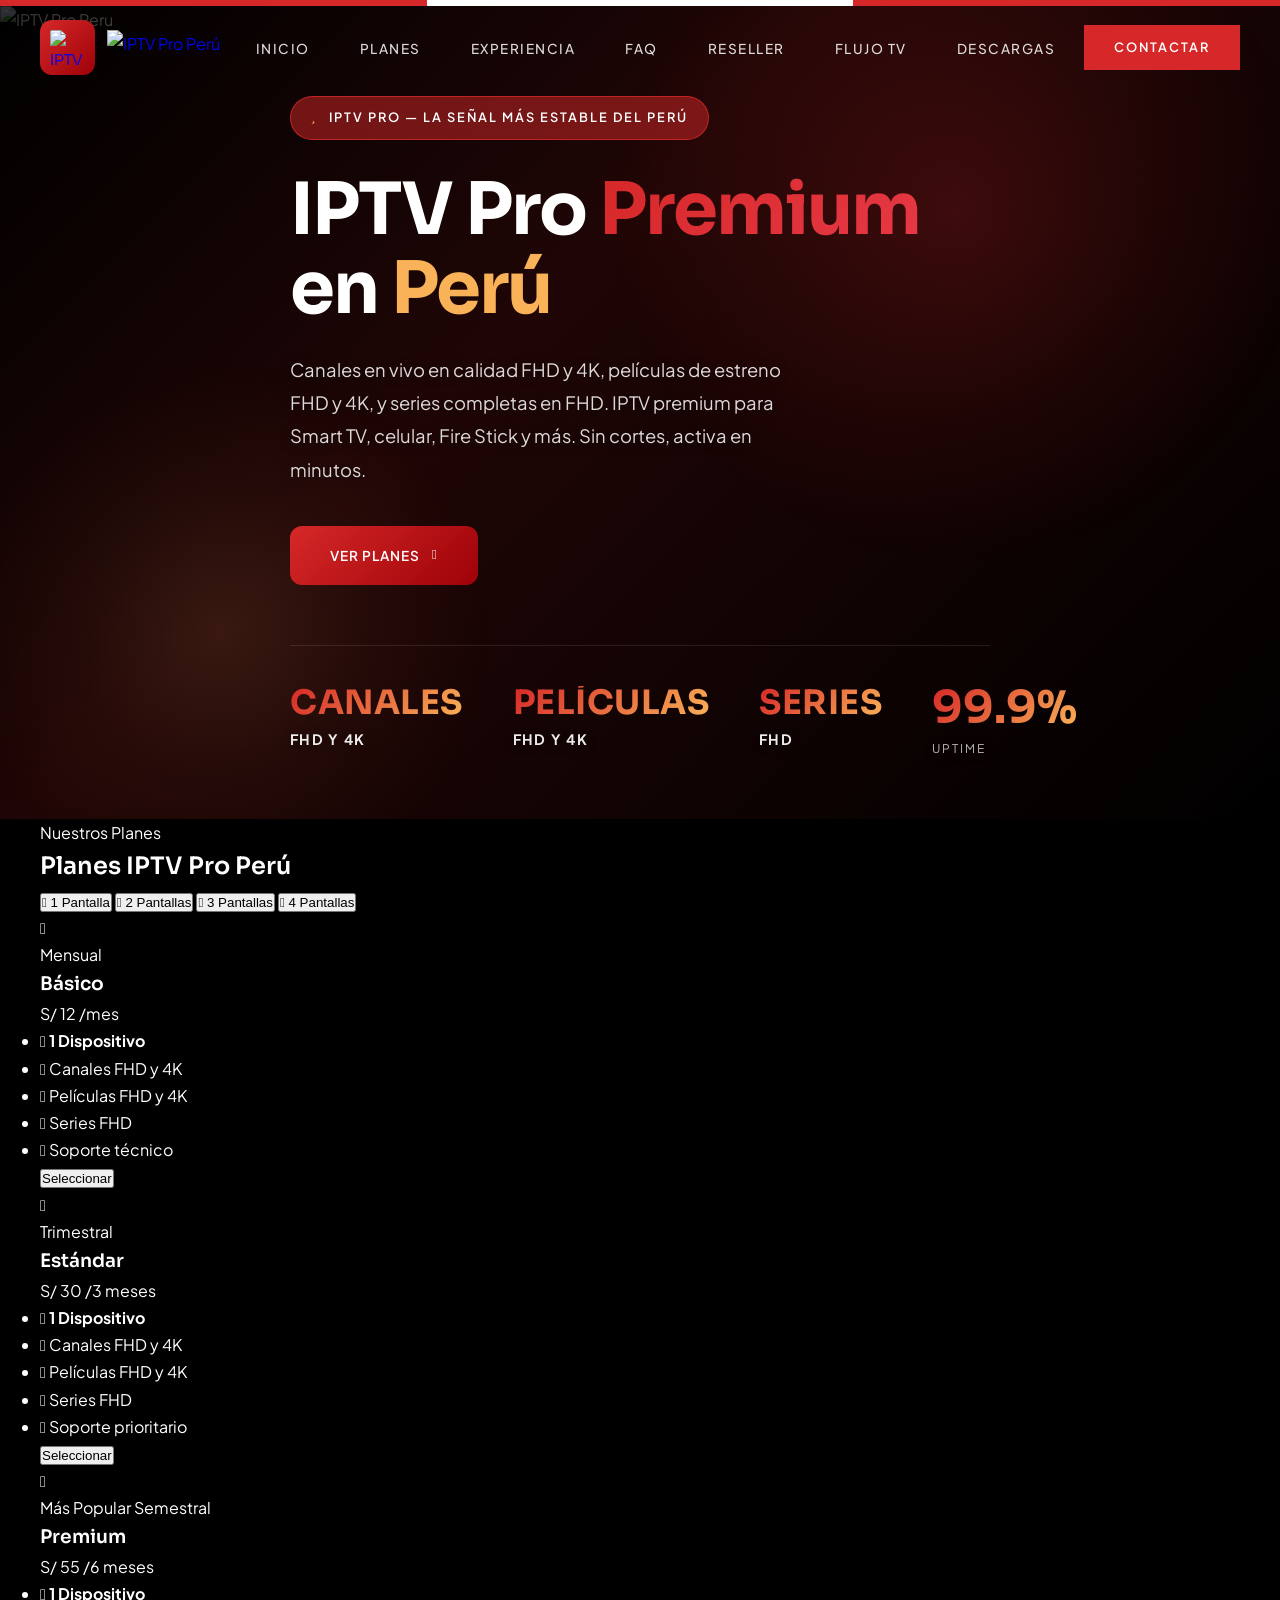
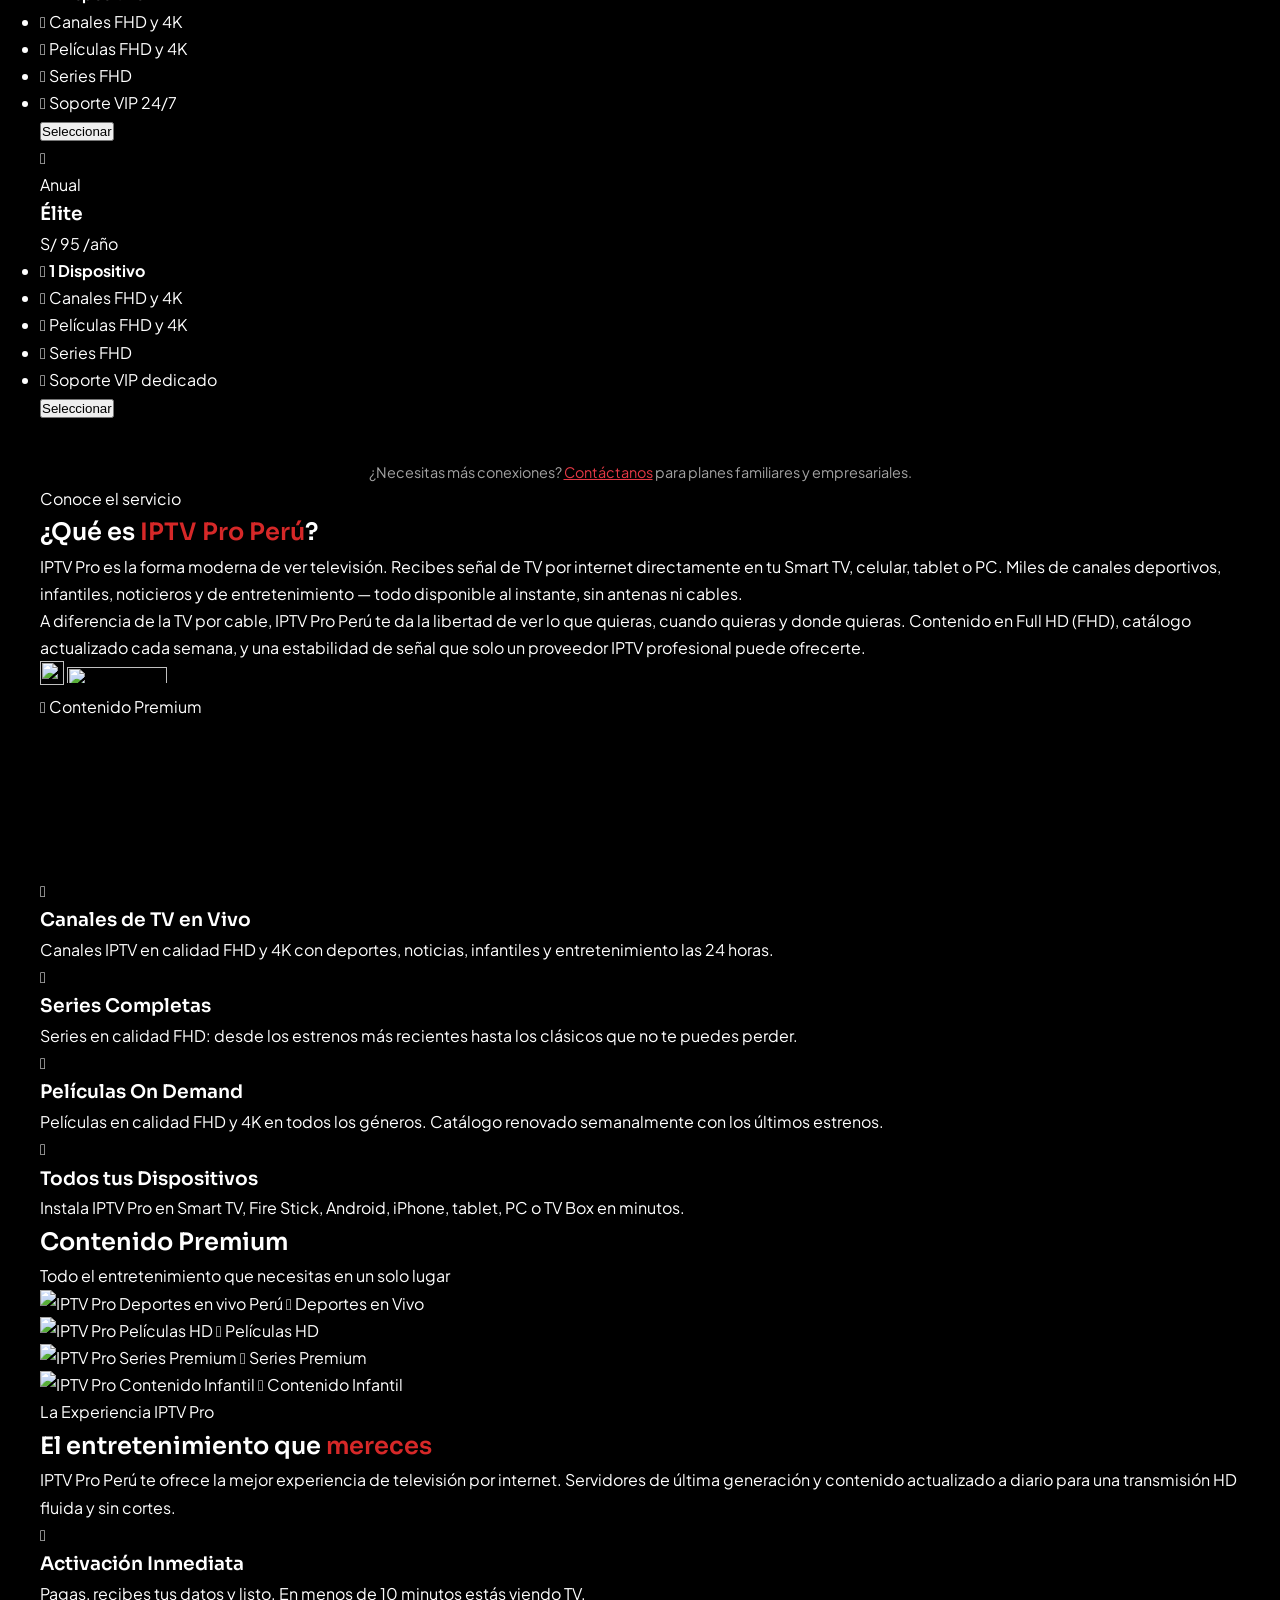
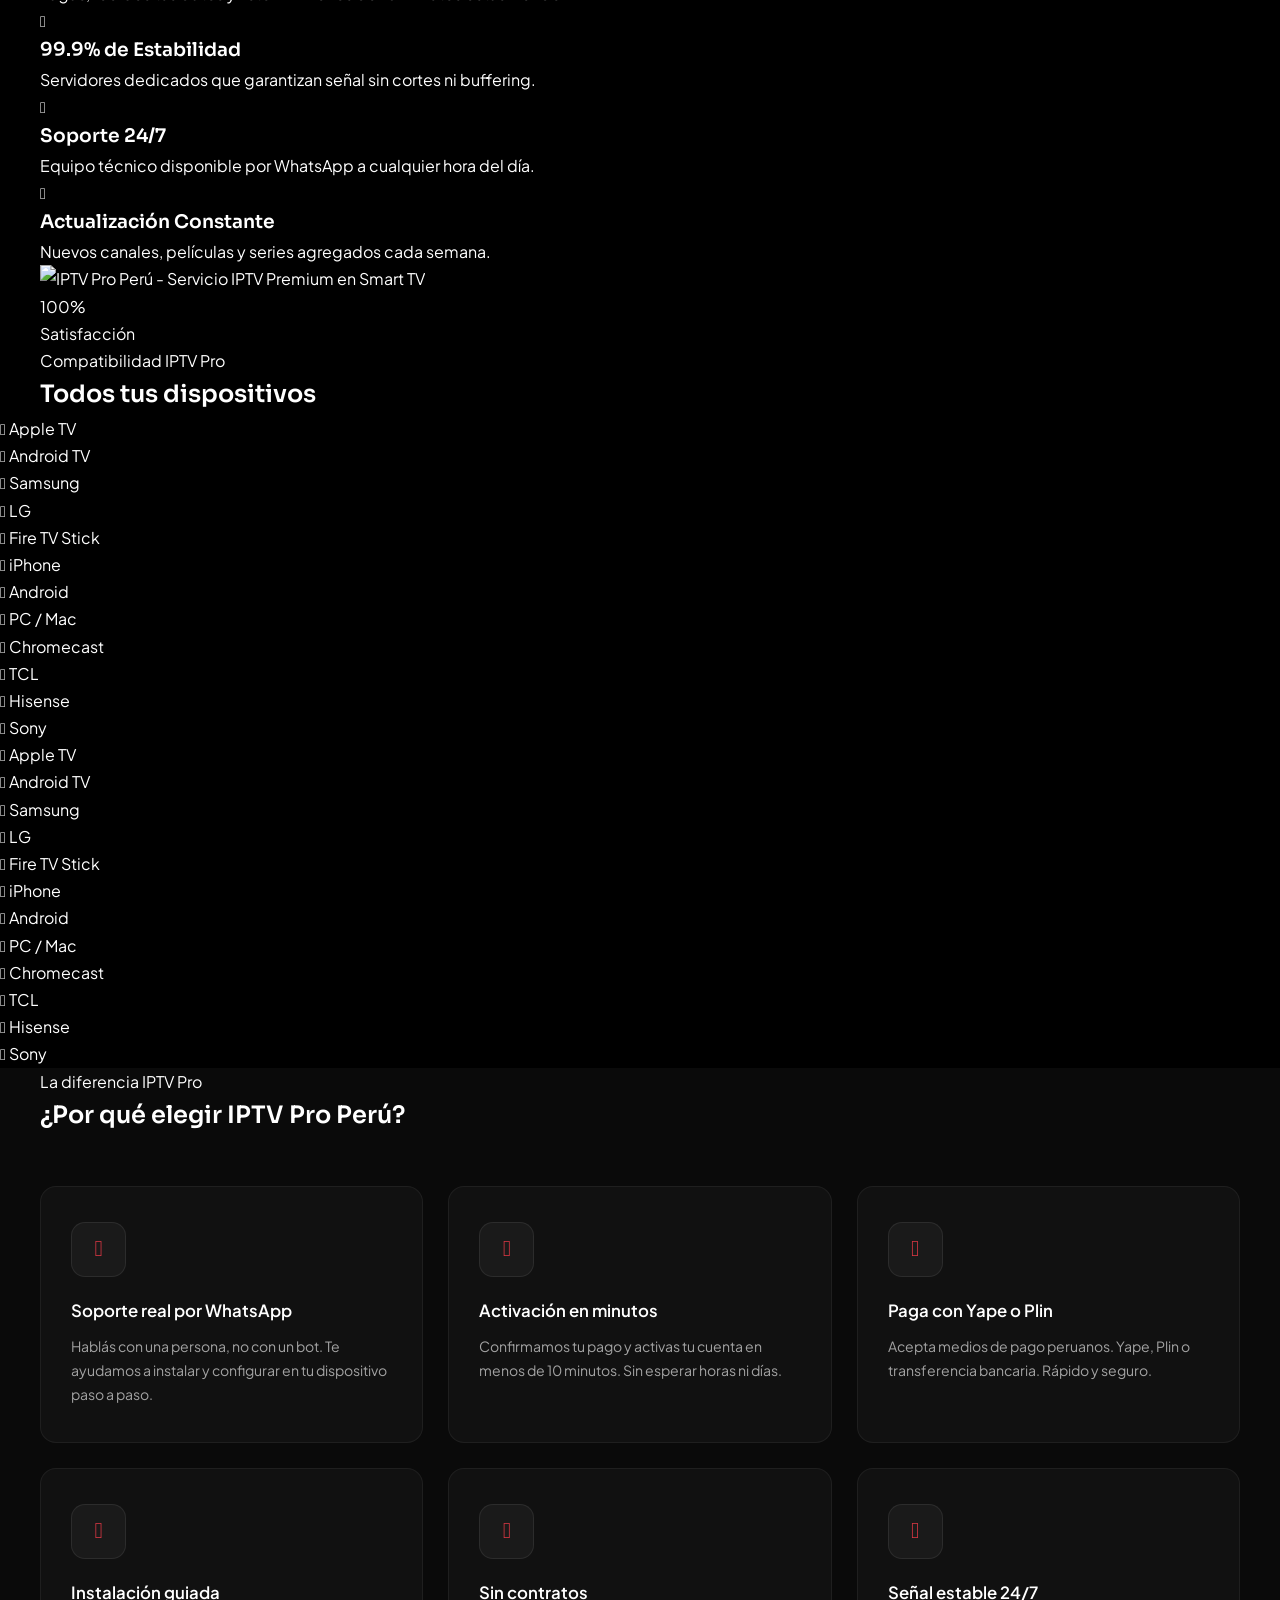
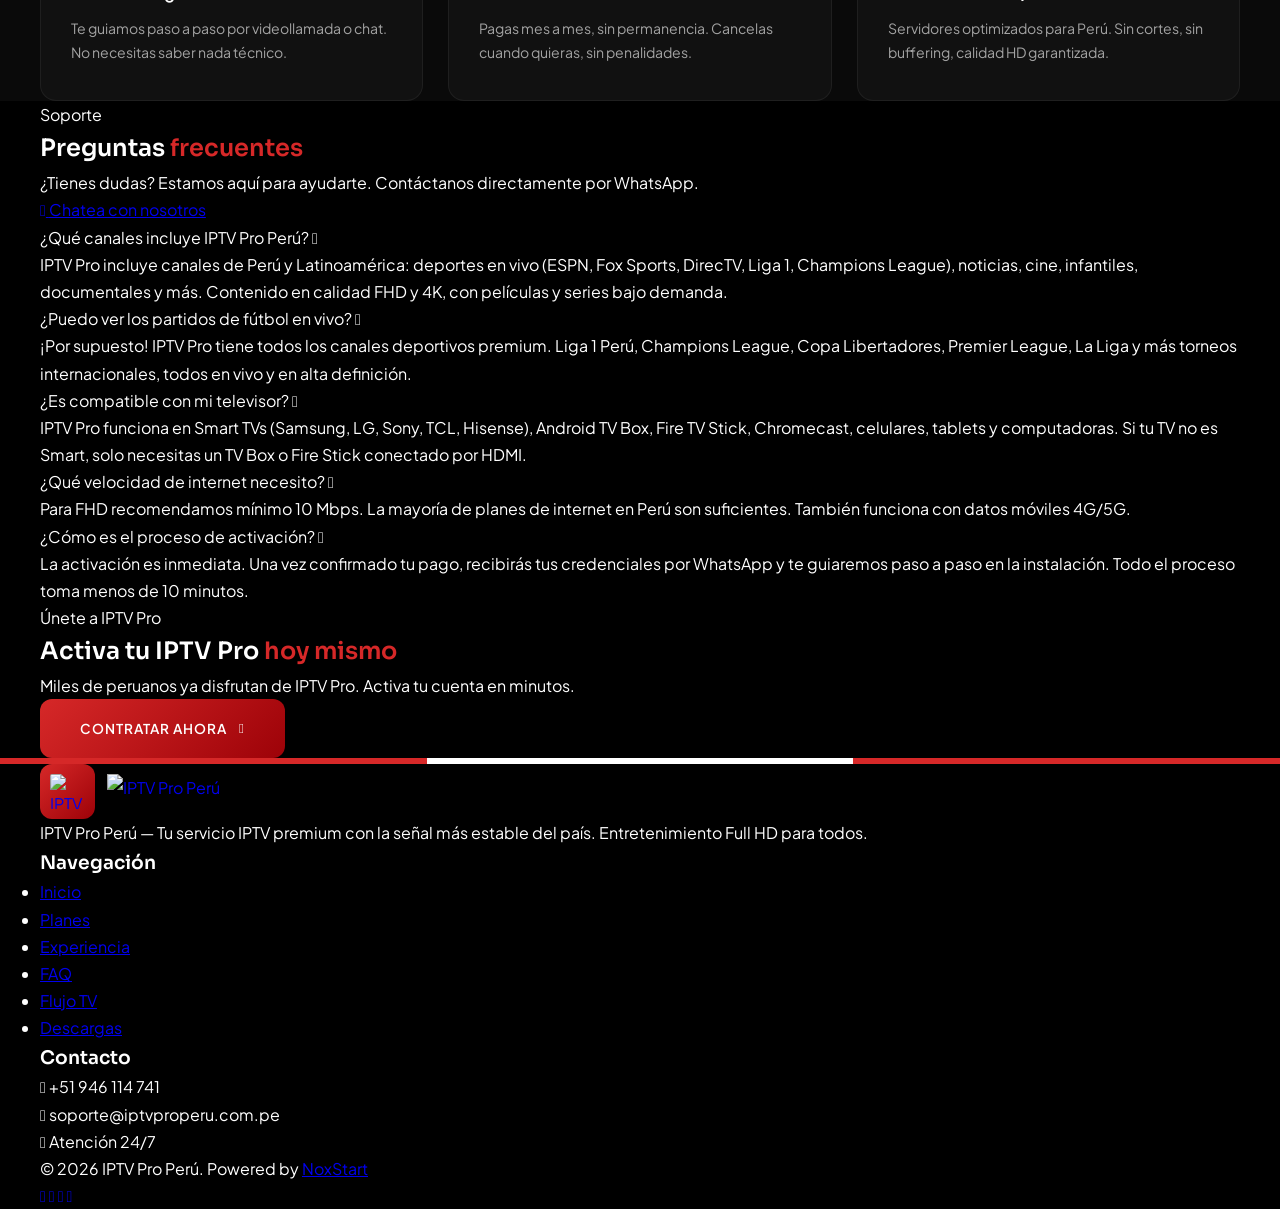
==== iptv.html @ fcd2f0b6 "Primer commit" ====
﻿<!DOCTYPE html>
<html lang="es">
<head>
    <meta charset="UTF-8">
    <meta name="viewport" content="width=device-width, initial-scale=1.0">
    <meta name="google-site-verification" content="u9cL07YMgtXi2L_17J5__hmusA28dyDrvDSk7a5PvZo">
    <!-- LCP image: preload lo antes posible -->
    <link rel="preload" as="image" href="assets/img/bg1Op_mobile.webp" fetchpriority="high" media="(max-width: 768px)">
    <link rel="preload" as="image" href="assets/img/bg1Op.webp" fetchpriority="high" media="(min-width: 769px)">
    <meta name="description" content="Contrata IPTV Pro Perú. +1100 Canales FHD y 4K, fútbol en vivo, películas y series. Para Smart TV, celular, Fire Stick y más. Activación rápida.">
    <meta name="keywords" content="IPTV, IPTV Perú, IPTV Peru, IPTV Pro, IPTV Premium, IPTV Pro Peru, IPTV Pro Perú, canales IPTV en vivo, IPTV FHD, IPTV Full HD, IPTV Smart TV, IPTV Fire Stick, IPTV Android, ver fútbol en vivo, Liga 1 IPTV, series IPTV, películas IPTV, IPTV barato Perú, mejor IPTV Perú, servicio IPTV Perú">
    <meta name="robots" content="index, follow">
    <meta name="author" content="IPTV Pro Perú">
    <title>IPTV Perú | Canales HD, Fútbol en Vivo y Series para Smart TV</title>
    
    <!-- Open Graph / Facebook -->
    <meta property="og:type" content="website">
    <meta property="og:url" content="https://iptvproperu.com.pe/">
    <meta property="og:locale" content="es_PE">
    <meta property="og:title" content="IPTV Perú | Canales HD, Fútbol en Vivo y Series para Smart TV">
    <meta property="og:description" content="Contrata IPTV Pro Perú para Smart TV, celular, PC y Fire Stick. Canales en vivo, fútbol, películas y series en HD con activación rápida y soporte.">
    <meta property="og:site_name" content="IPTV Pro Perú">
    <meta property="og:image" content="https://iptvproperu.com.pe/assets/img/bg1Op.webp">
    <meta property="og:image:width" content="1600">
    <meta property="og:image:height" content="900">
    
    <!-- Twitter -->
    <meta name="twitter:card" content="summary_large_image">
    <meta name="twitter:title" content="IPTV Perú | Canales HD, Fútbol en Vivo y Series para Smart TV">
    <meta name="twitter:description" content="Contrata IPTV Pro Perú para Smart TV, celular, PC y Fire Stick. Canales en vivo, fútbol, películas y series en HD con activación rápida y soporte.">
    <meta name="twitter:image" content="https://iptvproperu.com.pe/assets/img/bg1Op.webp">
    
    <!-- Canonical -->
    <link rel="canonical" href="https://iptvproperu.com.pe/">
    
    <!-- Structured Data: WebSite (site name en Google) -->
    <script type="application/ld+json">
    {
      "@context": "https://schema.org",
      "@type": "WebSite",
      "name": "IPTV Pro Perú",
      "alternateName": ["IPTV Pro Peru", "iptvproperu"],
      "url": "https://iptvproperu.com.pe"
    }
    </script>
    <!-- Structured Data: LocalBusiness -->
    <script type="application/ld+json">
    {
      "@context": "https://schema.org",
      "@type": "LocalBusiness",
      "name": "IPTV Pro Perú",
    "description": "Servicio IPTV premium en Perú con canales FHD y 4K, películas FHD y 4K, y series en calidad FHD bajo demanda.",
      "telephone": "+51946114741",
      "url": "https://iptvproperu.com.pe",
      "address": {
        "@type": "PostalAddress",
        "addressCountry": "PE"
      },
      "priceRange": "S/12 - S/200",
      "sameAs": []
    }
    </script>

    <!-- Structured Data: FAQPage -->
    <script type="application/ld+json">
    {
      "@context": "https://schema.org",
      "@type": "FAQPage",
      "mainEntity": [
        {
          "@type": "Question",
          "name": "¿Qué canales incluye IPTV Pro Perú?",
          "acceptedAnswer": {
            "@type": "Answer",
            "text": "IPTV Pro incluye canales de Perú y Latinoamérica: deportes en vivo (ESPN, Fox Sports, DirecTV, Liga 1, Champions League), noticias, cine, infantiles, documentales y más. Contenido en calidad FHD y 4K, con películas y series bajo demanda."
          }
        },
        {
          "@type": "Question",
          "name": "¿Puedo ver los partidos de fútbol en vivo?",
          "acceptedAnswer": {
            "@type": "Answer",
            "text": "¡Por supuesto! IPTV Pro tiene todos los canales deportivos premium. Liga 1 Perú, Champions League, Copa Libertadores, Premier League, La Liga y más torneos internacionales, todos en vivo y en alta definición."
          }
        },
        {
          "@type": "Question",
          "name": "¿Es compatible con mi televisor?",
          "acceptedAnswer": {
            "@type": "Answer",
            "text": "IPTV Pro funciona en Smart TVs (Samsung, LG, Sony, TCL, Hisense), Android TV Box, Fire TV Stick, Chromecast, celulares, tablets y computadoras. Si tu TV no es Smart, solo necesitas un TV Box o Fire Stick conectado por HDMI."
          }
        },
        {
          "@type": "Question",
          "name": "¿Qué velocidad de internet necesito?",
          "acceptedAnswer": {
            "@type": "Answer",
            "text": "Para FHD recomendamos mínimo 10 Mbps. La mayoría de planes de internet en Perú son suficientes. También funciona con datos móviles 4G/5G."
          }
        },
        {
          "@type": "Question",
          "name": "¿Cómo es el proceso de activación?",
          "acceptedAnswer": {
            "@type": "Answer",
            "text": "La activación es inmediata. Una vez confirmado tu pago, recibirás tus credenciales por WhatsApp y te guiaremos paso a paso en la instalación. Todo el proceso toma menos de 10 minutos."
          }
        }
      ]
    }
    </script>
    
    <!-- Favicon -->
    <link rel="icon" type="image/png" sizes="192x192" href="assets/img/favicon-192.png">
    <link rel="icon" type="image/png" sizes="48x48" href="assets/img/favicon-48.png">
    <link rel="apple-touch-icon" sizes="180x180" href="assets/img/apple-touch-icon.png">
    <link rel="icon" type="image/x-icon" href="assets/img/favicon.ico">
    
    <!-- Preconnect -->
    <link rel="preconnect" href="https://fonts.googleapis.com">
    <link rel="preconnect" href="https://fonts.gstatic.com" crossorigin>
    
    <!-- Google Fonts (carga asíncrona) -->
    <link href="https://fonts.googleapis.com/css2?family=Plus+Jakarta+Sans:wght@400;500;600&family=Sora:wght@600;700&display=swap" rel="stylesheet" media="print" onload="this.media='all'">
    <noscript><link href="https://fonts.googleapis.com/css2?family=Plus+Jakarta+Sans:wght@400;500;600&family=Sora:wght@600;700&display=swap" rel="stylesheet"></noscript>
    
    <!-- CSS no-crítico (below-fold) carga diferida -->
    <link rel="stylesheet" href="assets/deferred.css" media="print" onload="this.media='all'">
    <noscript><link rel="stylesheet" href="assets/deferred.css"></noscript>
    
    <style>
        :root {
            --red: #d62828;
            --red-light: #e63946;
            --red-dark: #9d0208;
            --gold: #f9b257;
            --gold-light: #f9c74f;
            --cream: #fefae0;
            --black: #000000;
            --black-soft: #0a0a0a;
            --black-card: #111111;
            --black-elevated: #1a1a1a;
            --white: #ffffff;
            --gray-100: #f5f5f5;
            --gray-200: #e5e5e5;
            --gray-400: #a3a3a3;
            --gray-500: #737373;
            --gray-600: #525252;
        }

        /* Font Awesome - subset mínimo inline (sin @font-face, eso va en deferred.css) */
        .fa,.fas,.fab{-moz-osx-font-smoothing:grayscale;-webkit-font-smoothing:antialiased;display:inline-block;font-style:normal;font-variant:normal;line-height:1;text-rendering:auto}
        .fa,.fas{font-family:"Font Awesome 6 Free";font-weight:900}
        .fab{font-family:"Font Awesome 6 Brands";font-weight:400}
        .fa-arrow-right:before{content:"\f061"}.fa-bolt:before{content:"\f0e7"}.fa-check:before{content:"\f00c"}.fa-child:before{content:"\f1ae"}.fa-circle:before{content:"\f111"}.fa-clock:before{content:"\f017"}.fa-crown:before{content:"\f521"}.fa-desktop:before{content:"\f108"}.fa-envelope:before{content:"\f0e0"}.fa-film:before{content:"\f008"}.fa-fire:before{content:"\f06d"}.fa-futbol:before{content:"\f1e3"}.fa-gem:before{content:"\f3a5"}.fa-gift:before{content:"\f06b"}.fa-headset:before{content:"\f590"}.fa-laptop:before{content:"\f109"}.fa-mobile-alt:before{content:"\f3cd"}.fa-paper-plane:before{content:"\f1d8"}.fa-play-circle:before{content:"\f144"}.fa-plus:before{content:"\f067"}.fa-signal:before{content:"\f012"}.fa-star:before{content:"\f005"}.fa-sync-alt:before{content:"\f2f1"}.fa-times:before{content:"\f00d"}.fa-tv:before{content:"\f26c"}.fa-users:before{content:"\f0c0"}.fa-amazon:before{content:"\f270"}.fa-android:before{content:"\f17b"}.fa-apple:before{content:"\f179"}.fa-facebook-f:before{content:"\f39e"}.fa-instagram:before{content:"\f16d"}.fa-tiktok:before{content:"\e07b"}.fa-whatsapp:before{content:"\f232"}

        * {
            margin: 0;
            padding: 0;
            box-sizing: border-box;
        }
        
        html {
            overflow-x: hidden;
        }
        
        body {
            font-family: 'Plus Jakarta Sans', Arial, sans-serif;
            background: var(--black);
            color: var(--white);
            line-height: 1.7;
            overflow-x: hidden;
        }
        
        .fade-in-up {
            opacity: 0;
            transform: translateY(30px);
            transition: opacity 0.6s cubic-bezier(0.4, 0, 0.2, 1), transform 0.6s cubic-bezier(0.4, 0, 0.2, 1);
        }
        
        .fade-in-up.visible {
            opacity: 1;
            transform: translateY(0);
        }
        
        h1, h2, h3, h4, h5 {
            font-family: 'Sora', sans-serif;
            font-weight: 600;
        }
        
        .container {
            max-width: 1300px;
            margin: 0 auto;
            padding: 0 40px;
        }
        
        /* ==================== PERUVIAN DECORATIVE ELEMENTS ==================== */
        .peru-pattern {
            position: absolute;
            width: 100%;
            height: 8px;
            background: repeating-linear-gradient(
                90deg,
                var(--red) 0px,
                var(--red) 20px,
                var(--white) 20px,
                var(--white) 40px,
                var(--red) 40px,
                var(--red) 60px
            );
            opacity: 0.8;
        }
        
        .glow-red {
            position: absolute;
            width: 500px;
            height: 500px;
            background: radial-gradient(circle, rgba(214, 40, 40, 0.2) 0%, transparent 70%);
            filter: blur(60px);
            pointer-events: none;
        }
        
        /* ==================== HEADER ==================== */
        header {
            position: fixed;
            top: 0;
            left: 0;
            right: 0;
            z-index: 1000;
            padding: 20px 0;
            transition: background 0.3s ease;
        }
        
        header.scrolled {
            background: rgba(0, 0, 0, 0.97);
            padding: 15px 0;
            border-bottom: 1px solid rgba(214, 40, 40, 0.2);
        }
        
        .navbar {
            display: flex;
            justify-content: space-between;
            align-items: center;
        }
        
        .logo {
            display: flex;
            align-items: center;
            gap: 12px;
            text-decoration: none;
        }
        
        .logo-icon {
            width: 55px;
            height: 55px;
            border-radius: 12px;
            object-fit: contain;
            background: linear-gradient(135deg, var(--red), var(--red-dark));
            padding: 10px;
        }
        
        .logo-text {
            height: 35px;
            width: auto;
            object-fit: contain;
        }
        
        .nav-menu {
            display: flex;
            list-style: none;
            gap: 50px;
        }
        
        .nav-menu a {
            color: rgba(255, 255, 255, 0.85);
            text-decoration: none;
            font-size: 0.85rem;
            font-weight: 500;
            letter-spacing: 1.5px;
            text-transform: uppercase;
            transition: color 0.3s ease;
            position: relative;
        }
        
        .nav-menu a::after {
            content: '';
            position: absolute;
            bottom: -8px;
            left: 0;
            width: 0;
            height: 2px;
            background: var(--red);
            transition: width 0.3s ease;
        }
        
        .nav-menu a:hover {
            color: var(--white);
        }
        
        .nav-menu a:hover::after {
            width: 100%;
        }
        
        .nav-cta {
            padding: 12px 30px;
            background: var(--red);
            border: none;
            color: var(--white);
            font-size: 0.8rem;
            font-weight: 600;
            letter-spacing: 2px;
            text-transform: uppercase;
            text-decoration: none;
            transition: background 0.3s ease, box-shadow 0.3s ease;
        }
        
        .nav-cta:hover {
            background: var(--red-light);
            box-shadow: 0 10px 30px rgba(214, 40, 40, 0.4);
        }
        
        .hamburger {
            display: none;
            flex-direction: column;
            cursor: pointer;
            gap: 6px;
        }
        
        .hamburger span {
            width: 30px;
            height: 2px;
            background: var(--red);
            transition: 0.3s;
        }
        
        /* ==================== HERO ==================== */
        .hero {
            min-height: 85vh;
            display: flex;
            align-items: center;
            position: relative;
            overflow: hidden;
            padding-top: 90px;
            padding-bottom: 60px;
        }
        
        .hero-bg {
            position: absolute;
            top: 0;
            left: 0;
            right: 0;
            bottom: 0;
            overflow: hidden;
        }
        
        .hero-bg img {
            position: absolute;
            top: 0;
            left: 0;
            width: 100%;
            height: 100%;
            object-fit: cover;
            opacity: 0.5;
        }
        
        .hero-overlay {
            position: absolute;
            top: 0;
            left: 0;
            right: 0;
            bottom: 0;
            background: linear-gradient(135deg, 
                rgba(0,0,0,0.6) 0%, 
                rgba(214, 40, 40, 0.15) 40%,
                rgba(0,0,0,0.85) 100%);
        }
        
        .hero-gradient {
            position: absolute;
            top: -30%;
            right: -10%;
            width: 900px;
            height: 900px;
            background: radial-gradient(circle, rgba(214, 40, 40, 0.2) 0%, rgba(214, 40, 40, 0.08) 30%, transparent 55%);
            animation: pulse 6s ease-in-out infinite;
            will-change: transform, opacity;
        }
        
        .hero-gradient-2 {
            position: absolute;
            bottom: -20%;
            left: -10%;
            width: 700px;
            height: 700px;
            background: radial-gradient(circle, rgba(244, 162, 97, 0.12) 0%, rgba(244, 162, 97, 0.04) 30%, transparent 55%);
            animation: pulse 8s ease-in-out infinite reverse;
            will-change: transform, opacity;
        }
        
        @keyframes pulse {
            0%, 100% { opacity: 0.6; transform: scale(1); }
            50% { opacity: 1; transform: scale(1.1); }
        }
        
        .hero-content {
            position: relative;
            z-index: 2;
            max-width: 700px;
        }
        
        .hero-label {
            display: inline-flex;
            align-items: center;
            gap: 12px;
            background: rgba(214, 40, 40, 0.5);
            border: 1px solid rgba(214, 40, 40, 0.8);
            padding: 10px 20px;
            border-radius: 50px;
            color: #fff;
            font-size: 0.8rem;
            font-weight: 600;
            letter-spacing: 2px;
            text-transform: uppercase;
            margin-bottom: 30px;
            backdrop-filter: blur(5px);
        }
        
        .hero-label i {
            color: var(--gold);
        }
        
        .hero-title {
            font-size: 4.5rem;
            font-weight: 700;
            line-height: 1.1;
            margin-bottom: 25px;
            letter-spacing: -2px;
        }
        
        .hero-title .highlight {
            background: linear-gradient(135deg, var(--red), var(--red-light));
            -webkit-background-clip: text;
            -webkit-text-fill-color: transparent;
            background-clip: text;
        }
        
        .hero-title .gold {
            color: var(--gold);
        }
        
        .hero-description {
            font-size: 1.15rem;
            color: rgba(255, 255, 255, 0.85);
            max-width: 500px;
            margin-bottom: 40px;
            line-height: 1.8;
            text-shadow: 0 2px 10px rgba(0,0,0,0.5);
        }
        
        .hero-buttons {
            display: flex;
            gap: 20px;
            align-items: center;
        }
        
        .btn-primary {
            display: inline-flex;
            align-items: center;
            gap: 12px;
            padding: 18px 40px;
            background: linear-gradient(135deg, var(--red), var(--red-dark));
            color: var(--white);
            font-size: 0.85rem;
            font-weight: 600;
            letter-spacing: 1px;
            text-transform: uppercase;
            text-decoration: none;
            border: none;
            border-radius: 12px;
            cursor: pointer;
            transition: transform 0.4s cubic-bezier(0.4, 0, 0.2, 1), box-shadow 0.4s cubic-bezier(0.4, 0, 0.2, 1);
            position: relative;
            overflow: hidden;
        }
        
        .btn-primary::before {
            content: '';
            position: absolute;
            top: 0;
            left: -100%;
            width: 100%;
            height: 100%;
            background: linear-gradient(90deg, transparent, rgba(255,255,255,0.2), transparent);
            transition: left 0.5s ease;
        }
        
        .btn-primary:hover::before {
            left: 100%;
        }
        
        .btn-primary:hover {
            transform: translateY(-3px);
            box-shadow: 0 20px 40px rgba(214, 40, 40, 0.4);
        }
        
        .btn-secondary {
            display: inline-flex;
            align-items: center;
            gap: 12px;
            padding: 18px 40px;
            background: transparent;
            color: var(--white);
            font-size: 0.85rem;
            font-weight: 500;
            letter-spacing: 1px;
            text-decoration: none;
            border: 1px solid var(--gray-600);
            transition: border-color 0.3s ease, background 0.3s ease;
        }
        
        .btn-secondary:hover {
            border-color: var(--gold);
            background: rgba(244, 162, 97, 0.1);
        }
        
        .hero-stats {
            display: flex;
            gap: 50px;
            margin-top: 60px;
            padding-top: 40px;
            border-top: 1px solid rgba(255,255,255,0.1);
        }
        
        .stat {
            text-align: left;
        }
        
        .stat-number {
            font-family: 'Sora', sans-serif;
            font-size: 2.8rem;
            font-weight: 700;
            background: linear-gradient(135deg, var(--red), var(--gold));
            -webkit-background-clip: text;
            -webkit-text-fill-color: transparent;
            background-clip: text;
            line-height: 1;
        }

        .stat-number-text {
            font-size: 2.1rem;
            letter-spacing: 0.5px;
        }
        
        .stat-label {
            font-size: 0.75rem;
            color: rgba(255, 255, 255, 0.7);
            text-transform: uppercase;
            letter-spacing: 2px;
            margin-top: 8px;
            text-shadow: 0 2px 8px rgba(0,0,0,0.5);
        }

        .stat-label-strong {
            font-size: 0.9rem;
            font-weight: 700;
            letter-spacing: 1.3px;
            color: rgba(255, 255, 255, 0.92);
        }

        /* ==================== RESPONSIVE HERO (CRITICAL) ==================== */
        @media(max-width:992px){
            .hero-title{font-size:3.5rem}
        }
        @media(max-width:768px){
            header{padding:12px 0}
            header.scrolled{padding:10px 0;backdrop-filter:none}
            .logo-icon{width:42px;height:42px;border-radius:10px;padding:8px}
            .stat-number-text{font-size:1.45rem}
            .logo-text{height:28px}
            .stat-label-strong{font-size:0.72rem;letter-spacing:1px}
            .nav-menu{position:fixed;top:0;left:0;right:0;bottom:0;background:var(--black);flex-direction:column;justify-content:center;align-items:center;gap:40px;transform:translateX(-100%);transition:transform 0.4s ease;z-index:1000;overflow-y:auto}
            .nav-menu.active{transform:translateX(0)}
            body.menu-open{overflow:hidden}
            .nav-menu a{font-size:1.5rem}
            .nav-cta{display:none}
            .hamburger{display:flex;z-index:1001}
            .hero{min-height:auto;padding-top:80px;padding-bottom:30px}
            .hero-content{text-align:center;padding:0 10px}
            .hero-label{padding:8px 16px;font-size:0.65rem;letter-spacing:1px;margin-bottom:20px}
            .hero-title{font-size:2.2rem;letter-spacing:-1px;margin-bottom:20px}
            .hero-description{font-size:0.95rem;margin:0 auto 25px;line-height:1.7}
            .hero-stats{display:grid;grid-template-columns:1fr 1fr;gap:15px 30px;margin-top:30px;padding-top:25px;margin-bottom:20px}
            .hero-buttons{flex-direction:column;gap:12px}
            .hero-buttons .btn{width:100%;justify-content:center}
            .hero-gradient,.hero-gradient-2{display:none}
        }
        @media(max-width:480px){
            .hero{padding-top:70px}
            .hero-label{padding:6px 12px;font-size:0.6rem;gap:8px}
            .hero-title{font-size:1.8rem}
            .hero-description{font-size:0.9rem}
            .stat-number{font-size:1.3rem}
            .btn{padding:14px 25px;font-size:0.75rem}
        }

        /* ==================== WHY SECTION ==================== */
        .why-section{background:var(--black-soft)}
        .why-grid{display:grid;grid-template-columns:repeat(3,1fr);gap:25px;margin-top:50px}
        .why-card{background:var(--black-card);border:1px solid rgba(255,255,255,0.06);border-radius:16px;padding:35px 30px;transition:transform 0.3s ease,border-color 0.3s ease,box-shadow 0.3s ease;position:relative;overflow:hidden}
        .why-card::before{content:'';position:absolute;top:0;left:0;right:0;height:3px;background:linear-gradient(90deg,var(--red),var(--gold));opacity:0;transition:opacity 0.3s}
        .why-card:hover{border-color:rgba(214,40,40,0.3);transform:translateY(-5px);box-shadow:0 15px 35px rgba(0,0,0,0.3)}
        .why-card:hover::before{opacity:1}
        .why-icon{width:55px;height:55px;background:var(--black-elevated);border:1px solid rgba(255,255,255,0.08);border-radius:14px;display:flex;align-items:center;justify-content:center;font-size:1.4rem;color:var(--red-light);margin-bottom:20px;transition:all 0.3s}
        .why-card:hover .why-icon{border-color:rgba(214,40,40,0.4);background:rgba(214,40,40,0.1)}
        .why-card h3{font-family:'Plus Jakarta Sans',sans-serif;font-size:1.05rem;font-weight:600;margin-bottom:10px}
        .why-card p{color:var(--gray-400);font-size:0.88rem;line-height:1.7}
        @media(max-width:992px){.why-grid{grid-template-columns:repeat(2,1fr)}}
        @media(max-width:768px){.why-grid{grid-template-columns:1fr;max-width:450px;margin:40px auto 0}}

        .peru-stripe{position:relative;height:6px;background:linear-gradient(90deg,var(--red) 0%,var(--red) 33.33%,var(--white) 33.33%,var(--white) 66.66%,var(--red) 66.66%,var(--red) 100%)}
    </style>
</head>
<body>
    <!-- Header -->
    <div class="peru-stripe"></div>
    <header id="header">
        <div class="container">
            <nav class="navbar">
                <a href="#" class="logo">
                    <img src="assets/img/icono.webp" alt="IPTV Pro Perú" class="logo-icon" width="55" height="55">
                    <img src="assets/img/logo.webp" alt="IPTV Pro Perú" class="logo-text" width="239" height="70">
                </a>
                
                <ul class="nav-menu" id="navMenu">
                    <li><a href="#inicio">Inicio</a></li>
                    <li><a href="#planes">Planes</a></li>
                    <li><a href="#experiencia">Experiencia</a></li>
                    <li><a href="#faq">FAQ</a></li>
                    <li><a href="reseller.html">Reseller</a></li>
                    <li><a href="flujotv.html">Flujo TV</a></li>
                    <li><a href="descargas.html">Descargas</a></li>
                </ul>
                
                <a href="https://wa.me/51946114741" target="_blank" class="nav-cta">Contactar</a>
                
                <div class="hamburger" id="hamburger">
                    <span></span>
                    <span></span>
                    <span></span>
                </div>
            </nav>
        </div>
    </header>

    <main>
    <!-- Hero -->
    <section id="inicio" class="hero">
        <div class="hero-bg">
            <picture>
                <source media="(max-width: 768px)" srcset="assets/img/bg1Op_mobile.webp">
                <img src="assets/img/bg1Op.webp" alt="IPTV Pro Peru" fetchpriority="high" width="1600" height="900">
            </picture>
        </div>
        <div class="hero-overlay"></div>
        <div class="hero-gradient"></div>
        <div class="hero-gradient-2"></div>
        
        <div class="container">
            <div class="hero-content">
                <span class="hero-label">
                    <i class="fas fa-star"></i>
                    IPTV Pro — La señal más estable del Perú
                </span>
                <h1 class="hero-title">
                    IPTV Pro <span class="highlight">Premium</span><br>
                    en <span class="gold">Perú</span>
                </h1>
                <p class="hero-description">
                    Canales en vivo en calidad FHD y 4K, películas de estreno FHD y 4K, y series completas en FHD.
                    IPTV premium para Smart TV, celular, Fire Stick y más. Sin cortes, activa en minutos.
                </p>
                
                <div class="hero-buttons">
                    <a href="#planes" class="btn-primary">
                        <span>Ver Planes</span>
                        <i class="fas fa-arrow-right"></i>
                    </a>
                </div>
                
                <div class="hero-stats">
                    <div class="stat">
                        <div class="stat-number stat-number-text">CANALES</div>
                        <div class="stat-label stat-label-strong">FHD Y 4K</div>
                    </div>
                    <div class="stat">
                        <div class="stat-number stat-number-text">PELÍCULAS</div>
                        <div class="stat-label stat-label-strong">FHD Y 4K</div>
                    </div>
                    <div class="stat">
                        <div class="stat-number stat-number-text">SERIES</div>
                        <div class="stat-label stat-label-strong">FHD</div>
                    </div>
                    <div class="stat">
                        <div class="stat-number">99.9%</div>
                        <div class="stat-label">Uptime</div>
                    </div>
                </div>
            </div>
        </div>
    </section>

    <!-- Planes -->
    <section id="planes" class="section planes-section">
        <div class="container">
            <div class="section-header">
                <span class="section-label">Nuestros Planes</span>
                <h2 class="section-title">Planes <span class="thin">IPTV Pro Perú</span></h2>
            </div>
            
            <!-- Toggle de dispositivos -->
            <div class="devices-toggle-container">
                <div class="devices-toggle" id="devicesToggle">
                    <button class="devices-toggle-btn active" data-devices="1" onclick="switchDevices(1)">
                        <i class="fas fa-tv"></i> 1 Pantalla
                    </button>
                    <button class="devices-toggle-btn" data-devices="2" onclick="switchDevices(2)">
                        <i class="fas fa-tv"></i> 2 Pantallas
                    </button>
                    <button class="devices-toggle-btn" data-devices="3" onclick="switchDevices(3)">
                        <i class="fas fa-tv"></i> 3 Pantallas
                    </button>
                    <button class="devices-toggle-btn" data-devices="4" onclick="switchDevices(4)">
                        <i class="fas fa-users"></i> 4 Pantallas
                    </button>
                </div>
            </div>
            
            <div class="planes-grid">
                <!-- Plan 1 Mes -->
                <div class="plan-card" data-plan="basico">
                    <div class="plan-icon"><i class="fas fa-bolt"></i></div>
                    <span class="plan-duration">Mensual</span>
                    <h3 class="plan-name">Básico</h3>
                    <div class="plan-price">
                        <span class="plan-currency">S/</span>
                        <span class="plan-amount" data-price-1="12" data-price-2="15" data-price-3="20" data-price-4="25">12</span>
                        <span class="plan-period">/mes</span>
                    </div>
                    <div class="plan-divider"></div>
                    <ul class="plan-features">
                        <li><i class="fas fa-check"></i> <strong class="device-count">1 Dispositivo</strong></li>
                        <li><i class="fas fa-check"></i> Canales FHD y 4K</li>
                        <li><i class="fas fa-check"></i> Películas FHD y 4K</li>
                        <li><i class="fas fa-check"></i> Series FHD</li>
                        <li><i class="fas fa-check"></i> Soporte técnico</li>
                    </ul>
                    <button class="plan-btn" data-msg-1="plan BÁSICO de 1 MES (1 dispositivo)" data-msg-2="plan BÁSICO de 1 MES (2 dispositivos)" data-msg-3="plan BÁSICO de 1 MES (3 dispositivos)" data-msg-4="plan BÁSICO de 1 MES (4 dispositivos)" onclick="selectPlan(this)">
                        Seleccionar
                    </button>
                </div>
                
                <!-- Plan 3 Meses -->
                <div class="plan-card" data-plan="estandar">
                    <div class="plan-icon"><i class="fas fa-fire"></i></div>
                    <span class="plan-duration">Trimestral</span>
                    <h3 class="plan-name">Estándar</h3>
                    <div class="plan-price">
                        <span class="plan-currency">S/</span>
                        <span class="plan-amount" data-price-1="30" data-price-2="38" data-price-3="50" data-price-4="60">30</span>
                        <span class="plan-period">/3 meses</span>
                    </div>
                    <div class="plan-divider"></div>
                    <ul class="plan-features">
                        <li><i class="fas fa-check"></i> <strong class="device-count">1 Dispositivo</strong></li>
                        <li><i class="fas fa-check"></i> Canales FHD y 4K</li>
                        <li><i class="fas fa-check"></i> Películas FHD y 4K</li>
                        <li><i class="fas fa-check"></i> Series FHD</li>
                        <li><i class="fas fa-check"></i> Soporte prioritario</li>
                    </ul>
                    <button class="plan-btn" data-msg-1="plan ESTÁNDAR de 3 MESES (1 dispositivo)" data-msg-2="plan ESTÁNDAR de 3 MESES (2 dispositivos)" data-msg-3="plan ESTÁNDAR de 3 MESES (3 dispositivos)" data-msg-4="plan ESTÁNDAR de 3 MESES (4 dispositivos)" onclick="selectPlan(this)">
                        Seleccionar
                    </button>
                </div>
                
                <!-- Plan 6 Meses -->
                <div class="plan-card featured" data-plan="premium">
                    <div class="plan-icon"><i class="fas fa-crown"></i></div>
                    <span class="plan-badge">Más Popular</span>
                    <span class="plan-duration">Semestral</span>
                    <h3 class="plan-name">Premium</h3>
                    <div class="plan-price">
                        <span class="plan-currency">S/</span>
                        <span class="plan-amount" data-price-1="55" data-price-2="68" data-price-3="90" data-price-4="110">55</span>
                        <span class="plan-period">/6 meses</span>
                    </div>
                    <div class="plan-divider"></div>
                    <ul class="plan-features">
                        <li><i class="fas fa-check"></i> <strong class="device-count">1 Dispositivo</strong></li>
                        <li><i class="fas fa-check"></i> Canales FHD y 4K</li>
                        <li><i class="fas fa-check"></i> Películas FHD y 4K</li>
                        <li><i class="fas fa-check"></i> Series FHD</li>
                        <li><i class="fas fa-check"></i> Soporte VIP 24/7</li>
                    </ul>
                    <button class="plan-btn" data-msg-1="plan PREMIUM de 6 MESES (1 dispositivo)" data-msg-2="plan PREMIUM de 6 MESES (2 dispositivos)" data-msg-3="plan PREMIUM de 6 MESES (3 dispositivos)" data-msg-4="plan PREMIUM de 6 MESES (4 dispositivos)" onclick="selectPlan(this)">
                        Seleccionar
                    </button>
                </div>
                
                <!-- Plan 12 Meses -->
                <div class="plan-card" data-plan="elite">
                    <div class="plan-icon"><i class="fas fa-gem"></i></div>
                    <span class="plan-duration">Anual</span>
                    <h3 class="plan-name">Élite</h3>
                    <div class="plan-price">
                        <span class="plan-currency">S/</span>
                        <span class="plan-amount" data-price-1="95" data-price-2="120" data-price-3="160" data-price-4="200">95</span>
                        <span class="plan-period">/año</span>
                    </div>
                    <div class="plan-divider"></div>
                    <ul class="plan-features">
                        <li><i class="fas fa-check"></i> <strong class="device-count">1 Dispositivo</strong></li>
                        <li><i class="fas fa-check"></i> Canales FHD y 4K</li>
                        <li><i class="fas fa-check"></i> Películas FHD y 4K</li>
                        <li><i class="fas fa-check"></i> Series FHD</li>
                        <li><i class="fas fa-check"></i> Soporte VIP dedicado</li>
                    </ul>
                    <button class="plan-btn" data-msg-1="plan ÉLITE de 12 MESES (1 dispositivo)" data-msg-2="plan ÉLITE de 12 MESES (2 dispositivos)" data-msg-3="plan ÉLITE de 12 MESES (3 dispositivos)" data-msg-4="plan ÉLITE de 12 MESES (4 dispositivos)" onclick="selectPlan(this)">
                        Seleccionar
                    </button>
                </div>
            </div>
            
            <p style="text-align: center; color: var(--gray-400); margin-top: 40px; font-size: 0.9rem;">
                ¿Necesitas más conexiones? <a href="https://wa.me/51946114741?text=Hola! Quisiera información sobre planes familiares" target="_blank" style="color: var(--red-light); text-decoration: underline;">Contáctanos</a> para planes familiares y empresariales.
            </p>
        </div>
    </section>

    <!-- What is IPTV Section -->
    <section class="what-iptv-section">
        <div class="container">
            <div class="what-iptv-header">
                <span class="section-label">Conoce el servicio</span>
                <h2>¿Qué es <span style="color: var(--red);">IPTV Pro Perú</span>?</h2>
                <p>
                    IPTV Pro es la forma moderna de ver televisión. Recibes señal de TV por internet directamente en tu Smart TV, celular, tablet o PC. Miles de canales deportivos, infantiles, noticieros y de entretenimiento — todo disponible al instante, sin antenas ni cables.
                </p>
                <p>
                    A diferencia de la TV por cable, IPTV Pro Perú te da la libertad de ver lo que quieras, cuando quieras y donde quieras. Contenido en Full HD (FHD), catálogo actualizado cada semana, y una estabilidad de señal que solo un proveedor IPTV profesional puede ofrecerte.
                </p>
            </div>
            
            <div class="what-iptv-grid">
                <div class="what-iptv-video">
                    <div class="video-watermark">
                        <img src="assets/img/icono.webp" alt="" class="wm-logo" width="24" height="24" loading="lazy">
                        <img src="assets/img/logo.webp" alt="" class="wm-text" width="100" height="18" loading="lazy">
                    </div>
                    <div class="video-badge">
                        <i class="fas fa-circle"></i> Contenido Premium
                    </div>
                    <video muted loop playsinline preload="none" id="heroVideo">
                        <source data-src="assets/img/marvel_clideo.mp4" type="video/mp4">
                    </video>
                </div>
                
                <div class="what-iptv-features">
                    <div class="iptv-feature-card">
                        <div class="icon"><i class="fas fa-tv"></i></div>
                        <h3>Canales de TV en Vivo</h3>
                        <p>Canales IPTV en calidad FHD y 4K con deportes, noticias, infantiles y entretenimiento las 24 horas.</p>
                    </div>
                    
                    <div class="iptv-feature-card">
                        <div class="icon"><i class="fas fa-play-circle"></i></div>
                        <h3>Series Completas</h3>
                        <p>Series en calidad FHD: desde los estrenos más recientes hasta los clásicos que no te puedes perder.</p>
                    </div>
                    
                    <div class="iptv-feature-card">
                        <div class="icon"><i class="fas fa-film"></i></div>
                        <h3>Películas On Demand</h3>
                        <p>Películas en calidad FHD y 4K en todos los géneros. Catálogo renovado semanalmente con los últimos estrenos.</p>
                    </div>
                    
                    <div class="iptv-feature-card">
                        <div class="icon"><i class="fas fa-desktop"></i></div>
                        <h3>Todos tus Dispositivos</h3>
                        <p>Instala IPTV Pro en Smart TV, Fire Stick, Android, iPhone, tablet, PC o TV Box en minutos.</p>
                    </div>
                </div>
            </div>
        </div>
    </section>

    <!-- Gallery Preview -->
    <section class="gallery-section">
        <div class="container">
            <div class="gallery-header">
                <h2>Contenido <span>Premium</span></h2>
                <p>Todo el entretenimiento que necesitas en un solo lugar</p>
            </div>
            <div class="gallery-grid">
                <div class="gallery-item">
                    <img src="assets/img/deportes.webp" alt="IPTV Pro Deportes en vivo Perú" loading="lazy" width="286" height="191">
                    <span><i class="fas fa-futbol"></i> Deportes en Vivo</span>
                </div>
                <div class="gallery-item">
                    <img src="assets/img/peliculas.webp" alt="IPTV Pro Películas HD" loading="lazy" width="286" height="191">
                    <span><i class="fas fa-film"></i> Películas HD</span>
                </div>
                <div class="gallery-item">
                    <img src="assets/img/series.webp" alt="IPTV Pro Series Premium" loading="lazy" width="286" height="191">
                    <span><i class="fas fa-tv"></i> Series Premium</span>
                </div>
                <div class="gallery-item">
                    <img src="assets/img/infantil.webp" alt="IPTV Pro Contenido Infantil" loading="lazy" width="286" height="191">
                    <span><i class="fas fa-child"></i> Contenido Infantil</span>
                </div>
            </div>
        </div>
    </section>

    <!-- Experiencia -->
    <section id="experiencia" class="section experience-section">
        <div class="container">
            <div class="experience-grid">
                <div class="experience-content">
                    <span class="section-label">La Experiencia IPTV Pro</span>
                    <h2>El entretenimiento que <span style="color: var(--red)">mereces</span></h2>
                    <p>
                        IPTV Pro Perú te ofrece la mejor experiencia de televisión por internet.
                        Servidores de última generación y contenido actualizado a diario para
                        una transmisión HD fluida y sin cortes.
                    </p>
                    
                    <div class="experience-features">
                        <div class="exp-feature">
                            <div class="exp-feature-icon">
                                <i class="fas fa-bolt"></i>
                            </div>
                            <h3>Activación Inmediata</h3>
                            <p>Pagas, recibes tus datos y listo. En menos de 10 minutos estás viendo TV.</p>
                        </div>
                        
                        <div class="exp-feature">
                            <div class="exp-feature-icon">
                                <i class="fas fa-signal"></i>
                            </div>
                            <h3>99.9% de Estabilidad</h3>
                            <p>Servidores dedicados que garantizan señal sin cortes ni buffering.</p>
                        </div>
                        
                        <div class="exp-feature">
                            <div class="exp-feature-icon">
                                <i class="fas fa-headset"></i>
                            </div>
                            <h3>Soporte 24/7</h3>
                            <p>Equipo técnico disponible por WhatsApp a cualquier hora del día.</p>
                        </div>
                        
                        <div class="exp-feature">
                            <div class="exp-feature-icon">
                                <i class="fas fa-sync-alt"></i>
                            </div>
                            <h3>Actualización Constante</h3>
                            <p>Nuevos canales, películas y series agregados cada semana.</p>
                        </div>
                    </div>
                </div>
                
                <div class="experience-visual">
                    <div class="experience-image">
                        <img src="assets/img/experiencia.webp" alt="IPTV Pro Perú - Servicio IPTV Premium en Smart TV" loading="lazy" width="560" height="480">
                    </div>
                    <div class="floating-card">
                        <div class="floating-card-number">100%</div>
                        <div class="floating-card-text">Satisfacción</div>
                    </div>
                </div>
            </div>
        </div>
    </section>

    <!-- Dispositivos -->
    <section class="section devices-section">
        <div class="container">
            <div class="section-header">
                <span class="section-label">Compatibilidad IPTV Pro</span>
                <h2 class="section-title">Todos tus <span class="thin">dispositivos</span></h2>
            </div>
        </div>
        
        <div class="devices-marquee">
            <div class="device-item"><i class="fab fa-apple"></i> <span>Apple TV</span></div>
            <div class="device-item"><i class="fab fa-android"></i> <span>Android TV</span></div>
            <div class="device-item"><i class="fas fa-tv"></i> <span>Samsung</span></div>
            <div class="device-item"><i class="fas fa-tv"></i> <span>LG</span></div>
            <div class="device-item"><i class="fab fa-amazon"></i> <span>Fire TV Stick</span></div>
            <div class="device-item"><i class="fas fa-mobile-alt"></i> <span>iPhone</span></div>
            <div class="device-item"><i class="fab fa-android"></i> <span>Android</span></div>
            <div class="device-item"><i class="fas fa-laptop"></i> <span>PC / Mac</span></div>
            <div class="device-item"><i class="fas fa-tv"></i> <span>Chromecast</span></div>
            <div class="device-item"><i class="fas fa-tv"></i> <span>TCL</span></div>
            <div class="device-item"><i class="fas fa-tv"></i> <span>Hisense</span></div>
            <div class="device-item"><i class="fas fa-tv"></i> <span>Sony</span></div>
            <!-- Duplicate set for seamless loop -->
            <div class="device-item"><i class="fab fa-apple"></i> <span>Apple TV</span></div>
            <div class="device-item"><i class="fab fa-android"></i> <span>Android TV</span></div>
            <div class="device-item"><i class="fas fa-tv"></i> <span>Samsung</span></div>
            <div class="device-item"><i class="fas fa-tv"></i> <span>LG</span></div>
            <div class="device-item"><i class="fab fa-amazon"></i> <span>Fire TV Stick</span></div>
            <div class="device-item"><i class="fas fa-mobile-alt"></i> <span>iPhone</span></div>
            <div class="device-item"><i class="fab fa-android"></i> <span>Android</span></div>
            <div class="device-item"><i class="fas fa-laptop"></i> <span>PC / Mac</span></div>
            <div class="device-item"><i class="fas fa-tv"></i> <span>Chromecast</span></div>
            <div class="device-item"><i class="fas fa-tv"></i> <span>TCL</span></div>
            <div class="device-item"><i class="fas fa-tv"></i> <span>Hisense</span></div>
            <div class="device-item"><i class="fas fa-tv"></i> <span>Sony</span></div>
        </div>
    </section>

    <!-- ¿Por qué elegirnos? -->
    <section class="section why-section">
        <div class="container">
            <div class="section-header">
                <span class="section-label">La diferencia IPTV Pro</span>
                <h2 class="section-title">¿Por qué elegir <span class="thin">IPTV Pro Perú</span>?</h2>
            </div>
            <div class="why-grid">
                <div class="why-card fade-in-up">
                    <div class="why-icon"><i class="fab fa-whatsapp"></i></div>
                    <h3>Soporte real por WhatsApp</h3>
                    <p>Hablás con una persona, no con un bot. Te ayudamos a instalar y configurar en tu dispositivo paso a paso.</p>
                </div>
                <div class="why-card fade-in-up">
                    <div class="why-icon"><i class="fas fa-bolt"></i></div>
                    <h3>Activación en minutos</h3>
                    <p>Confirmamos tu pago y activas tu cuenta en menos de 10 minutos. Sin esperar horas ni días.</p>
                </div>
                <div class="why-card fade-in-up">
                    <div class="why-icon"><i class="fas fa-mobile-alt"></i></div>
                    <h3>Paga con Yape o Plin</h3>
                    <p>Acepta medios de pago peruanos. Yape, Plin o transferencia bancaria. Rápido y seguro.</p>
                </div>
                <div class="why-card fade-in-up">
                    <div class="why-icon"><i class="fas fa-headset"></i></div>
                    <h3>Instalación guiada</h3>
                    <p>Te guiamos paso a paso por videollamada o chat. No necesitas saber nada técnico.</p>
                </div>
                <div class="why-card fade-in-up">
                    <div class="why-icon"><i class="fas fa-sync-alt"></i></div>
                    <h3>Sin contratos</h3>
                    <p>Pagas mes a mes, sin permanencia. Cancelas cuando quieras, sin penalidades.</p>
                </div>
                <div class="why-card fade-in-up">
                    <div class="why-icon"><i class="fas fa-signal"></i></div>
                    <h3>Señal estable 24/7</h3>
                    <p>Servidores optimizados para Perú. Sin cortes, sin buffering, calidad HD garantizada.</p>
                </div>
            </div>
        </div>
    </section>

    <!-- FAQ -->
    <section id="faq" class="section faq-section">
        <div class="container">
            <div class="faq-grid">
                <div class="faq-content">
                    <span class="section-label">Soporte</span>
                    <h2>Preguntas <span style="color: var(--red)">frecuentes</span></h2>
                    <p>¿Tienes dudas? Estamos aquí para ayudarte. Contáctanos directamente por WhatsApp.</p>
                    
                    <a href="https://wa.me/51946114741" target="_blank" class="faq-contact">
                        <i class="fab fa-whatsapp"></i>
                        <span>Chatea con nosotros</span>
                    </a>
                </div>
                
                <div class="faq-list">
                    <div class="faq-item">
                        <div class="faq-question">
                            <span>¿Qué canales incluye IPTV Pro Perú?</span>
                            <i class="fas fa-plus"></i>
                        </div>
                        <div class="faq-answer">
                            <p>IPTV Pro incluye canales de Perú y Latinoamérica: deportes en vivo (ESPN, Fox Sports, DirecTV, Liga 1, Champions League), noticias, cine, infantiles, documentales y más. Contenido en calidad FHD y 4K, con películas y series bajo demanda.</p>
                        </div>
                    </div>
                    
                    <div class="faq-item">
                        <div class="faq-question">
                            <span>¿Puedo ver los partidos de fútbol en vivo?</span>
                            <i class="fas fa-plus"></i>
                        </div>
                        <div class="faq-answer">
                            <p>¡Por supuesto! IPTV Pro tiene todos los canales deportivos premium. Liga 1 Perú, Champions League, Copa Libertadores, Premier League, La Liga y más torneos internacionales, todos en vivo y en alta definición.</p>
                        </div>
                    </div>
                    
                    <div class="faq-item">
                        <div class="faq-question">
                            <span>¿Es compatible con mi televisor?</span>
                            <i class="fas fa-plus"></i>
                        </div>
                        <div class="faq-answer">
                            <p>IPTV Pro funciona en Smart TVs (Samsung, LG, Sony, TCL, Hisense), Android TV Box, Fire TV Stick, Chromecast, celulares, tablets y computadoras. Si tu TV no es Smart, solo necesitas un TV Box o Fire Stick conectado por HDMI.</p>
                        </div>
                    </div>
                    
                    <div class="faq-item">
                        <div class="faq-question">
                            <span>¿Qué velocidad de internet necesito?</span>
                            <i class="fas fa-plus"></i>
                        </div>
                        <div class="faq-answer">
                            <p>Para FHD recomendamos mínimo 10 Mbps. La mayoría de planes de internet en Perú son suficientes. También funciona con datos móviles 4G/5G.</p>
                        </div>
                    </div>
                    
                    <div class="faq-item">
                        <div class="faq-question">
                            <span>¿Cómo es el proceso de activación?</span>
                            <i class="fas fa-plus"></i>
                        </div>
                        <div class="faq-answer">
                            <p>La activación es inmediata. Una vez confirmado tu pago, recibirás tus credenciales por WhatsApp y te guiaremos paso a paso en la instalación. Todo el proceso toma menos de 10 minutos.</p>
                        </div>
                    </div>
                </div>
            </div>
        </div>
    </section>

    <!-- CTA -->
    <section class="cta-section">
        <div class="cta-bg"></div>
        <div class="container">
            <div class="cta-content">
                <span class="section-label">Únete a IPTV Pro</span>
                <h2>Activa tu IPTV Pro <span style="color: var(--red)">hoy mismo</span></h2>
                <p>Miles de peruanos ya disfrutan de IPTV Pro. Activa tu cuenta en minutos.</p>
                <a href="https://wa.me/51946114741?text=Hola! Quiero contratar IPTV Pro Peru" target="_blank" class="btn-primary">
                    <span>Contratar Ahora</span>
                    <i class="fas fa-arrow-right"></i>
                </a>
            </div>
        </div>
    </section>
    
    <!-- Peru Stripe Before Footer -->
    </main>

    <div class="peru-stripe"></div>

    <!-- Footer -->
    <footer>
        <div class="container">
            <div class="footer-grid">
                <div class="footer-brand">
                    <a href="#" class="logo">
                        <img src="assets/img/icono.webp" alt="IPTV Pro Perú" class="logo-icon" width="55" height="55" loading="lazy">
                        <img src="assets/img/logo.webp" alt="IPTV Pro Perú" class="logo-text" width="239" height="70" loading="lazy">
                    </a>
                    <p>IPTV Pro Perú — Tu servicio IPTV premium con la señal más estable del país. Entretenimiento Full HD para todos.</p>
                </div>
                
                <div>
                    <h3 class="footer-title">Navegación</h3>
                    <ul class="footer-links">
                        <li><a href="#inicio">Inicio</a></li>
                        <li><a href="#planes">Planes</a></li>
                        <li><a href="#experiencia">Experiencia</a></li>
                        <li><a href="#faq">FAQ</a></li>
                        <li><a href="flujotv.html">Flujo TV</a></li>
                        <li><a href="descargas.html">Descargas</a></li>
                    </ul>
                </div>
                
                <div>
                    <h3 class="footer-title">Contacto</h3>
                    <div class="footer-contact-item">
                        <i class="fab fa-whatsapp"></i>
                        <span>+51 946 114 741</span>
                    </div>
                    <div class="footer-contact-item">
                        <i class="fas fa-envelope"></i>
                        <span>soporte@iptvproperu.com.pe</span>
                    </div>
                    <div class="footer-contact-item">
                        <i class="fas fa-clock"></i>
                        <span>Atención 24/7</span>
                    </div>
                </div>
            </div>
            
            <div class="footer-bottom">
                <p>&copy; 2026 IPTV Pro Perú. Powered by <a href="https://noxstart.com" target="_blank">NoxStart</a></p>
                <div class="footer-social">
                    <a href="#" aria-label="Facebook"><i class="fab fa-facebook-f"></i></a>
                    <a href="#" aria-label="Instagram"><i class="fab fa-instagram"></i></a>
                    <a href="#" aria-label="TikTok"><i class="fab fa-tiktok"></i></a>
                    <a href="https://wa.me/51946114741" target="_blank" aria-label="WhatsApp"><i class="fab fa-whatsapp"></i></a>
                </div>
            </div>
        </div>
    </footer>

    <!-- WhatsApp Widget -->
    <div class="whatsapp-widget" id="whatsappWidget" style="display:none">
        <div class="whatsapp-chat-box">
            <div class="whatsapp-chat-header">
                <div class="whatsapp-chat-header-info">
                    <i class="fab fa-whatsapp"></i>
                    <span>WhatsApp</span>
                </div>
                <button class="whatsapp-chat-close" onclick="toggleWhatsApp()" aria-label="Cerrar chat de WhatsApp">
                    <i class="fas fa-times"></i>
                </button>
            </div>
            <div class="whatsapp-chat-body">
                <div class="whatsapp-chat-message">
                    👋 ¡Hola! Bienvenido a <strong>IPTV Pro Perú</strong> 📺<br><br>
                    Con nosotros disfrutarás de Canales en Vivo, Películas y Series en FHD, sin cortes y para cualquier dispositivo.<br><br>
                    📲 Cuéntanos, ¿Para qué dispositivo deseas contratar el servicio? (Smart TV, Celular, Android, iOS, Firestick, Roku, Tablet, o PC).
                    <span class="time">Ahora</span>
                </div>
            </div>
            <div class="whatsapp-chat-footer">
                <a href="https://wa.me/51946114741?text=Hola! Me interesa el servicio IPTV Pro" target="_blank" class="whatsapp-chat-btn">
                    <span>Abrir chat</span>
                    <i class="fas fa-paper-plane"></i>
                </a>
            </div>
        </div>
        <button class="whatsapp-toggle-btn" onclick="toggleWhatsApp()" aria-label="Abrir chat de WhatsApp">
            <i class="fab fa-whatsapp"></i>
            <i class="fas fa-times"></i>
        </button>
    </div>

    <script>
        // Inyectar @font-face después del primer paint (no compite con LCP)
        if('requestAnimationFrame' in window){requestAnimationFrame(function(){setTimeout(function(){var s=document.createElement('style');s.textContent='@font-face{font-family:"Font Awesome 6 Free";font-style:normal;font-weight:900;font-display:swap;src:url("assets/fa-solid-900.woff2") format("woff2")}@font-face{font-family:"Font Awesome 6 Brands";font-style:normal;font-weight:400;font-display:swap;src:url("assets/fa-brands-400.woff2") format("woff2")}';document.head.appendChild(s)},0)})}

        // WhatsApp Widget Toggle
        function toggleWhatsApp() {
            const widget = document.getElementById('whatsappWidget');
            widget.classList.toggle('active');
        }
        // Show widget after page fully loads (prevent flash)
        setTimeout(function(){ document.getElementById('whatsappWidget').style.display = ''; }, 3000);
        
        // Devices Toggle - Plan Pricing
        let currentDevices = 1;
        
        function switchDevices(devices) {
            currentDevices = devices;
            const toggle = document.getElementById('devicesToggle');
            const buttons = toggle.querySelectorAll('.devices-toggle-btn');
            
            buttons.forEach(btn => btn.classList.remove('active'));
            toggle.querySelector(`[data-devices="${devices}"]`).classList.add('active');
            
            // Update prices
            document.querySelectorAll('.plan-amount').forEach(el => {
                const price = el.getAttribute(`data-price-${devices}`);
                el.textContent = price;
            });
            
            // Update device count text
            document.querySelectorAll('.device-count').forEach(el => {
                el.textContent = devices === 1 ? '1 Dispositivo' : devices + ' Dispositivos';
            });
        }
        
        function selectPlan(btn) {
            const msg = btn.getAttribute(`data-msg-${currentDevices}`);
            window.open(`https://wa.me/51946114741?text=Hola! Me interesa el ${msg}`, '_blank');
        }
        
        // Header scroll effect
        window.addEventListener('scroll', () => {
            const header = document.getElementById('header');
            if (window.scrollY > 50) {
                header.classList.add('scrolled');
            } else {
                header.classList.remove('scrolled');
            }
        }, { passive: true });
        
        // Mobile menu
        const hamburger = document.getElementById('hamburger');
        const navMenu = document.getElementById('navMenu');
        
        hamburger.addEventListener('click', () => {
            navMenu.classList.toggle('active');
            document.body.classList.toggle('menu-open');
        });
        
        document.querySelectorAll('.nav-menu a').forEach(link => {
            link.addEventListener('click', () => {
                navMenu.classList.remove('active');
                document.body.classList.remove('menu-open');
            });
        });
        
        // Smooth scroll
        document.querySelectorAll('a[href^="#"]').forEach(anchor => {
            anchor.addEventListener('click', function(e) {
                e.preventDefault();
                const target = document.querySelector(this.getAttribute('href'));
                if (target) {
                    target.scrollIntoView({
                        behavior: 'smooth',
                        block: 'start'
                    });
                }
            });
        });
        
        // FAQ Accordion
        document.querySelectorAll('.faq-question').forEach(question => {
            question.addEventListener('click', () => {
                const item = question.parentElement;
                const isActive = item.classList.contains('active');
                
                document.querySelectorAll('.faq-item').forEach(faq => {
                    faq.classList.remove('active');
                });
                
                if (!isActive) {
                    item.classList.add('active');
                }
            });
        });
        
        // Intersection Observer for animations
        const observerOptions = {
            threshold: 0.1,
            rootMargin: '0px 0px -50px 0px'
        };
        
        const observer = new IntersectionObserver((entries) => {
            entries.forEach(entry => {
                if (entry.isIntersecting) {
                    entry.target.classList.add('visible');
                }
            });
        }, observerOptions);
        
        document.querySelectorAll('.plan-card, .exp-feature, .faq-item, .why-card').forEach(el => {
            el.classList.add('fade-in-up');
            observer.observe(el);
        });
        
        // Lazy-load video
        const videoObs = new IntersectionObserver((entries) => {
            entries.forEach(entry => {
                if (entry.isIntersecting) {
                    const video = entry.target;
                    const source = video.querySelector('source[data-src]');
                    if (source) {
                        source.src = source.dataset.src;
                        source.removeAttribute('data-src');
                        video.load();
                        video.play();
                    }
                    videoObs.unobserve(video);
                }
            });
        }, { threshold: 0.1 });
        
        const heroVideo = document.getElementById('heroVideo');
        if (heroVideo) videoObs.observe(heroVideo);
    </script>

</body>
</html>
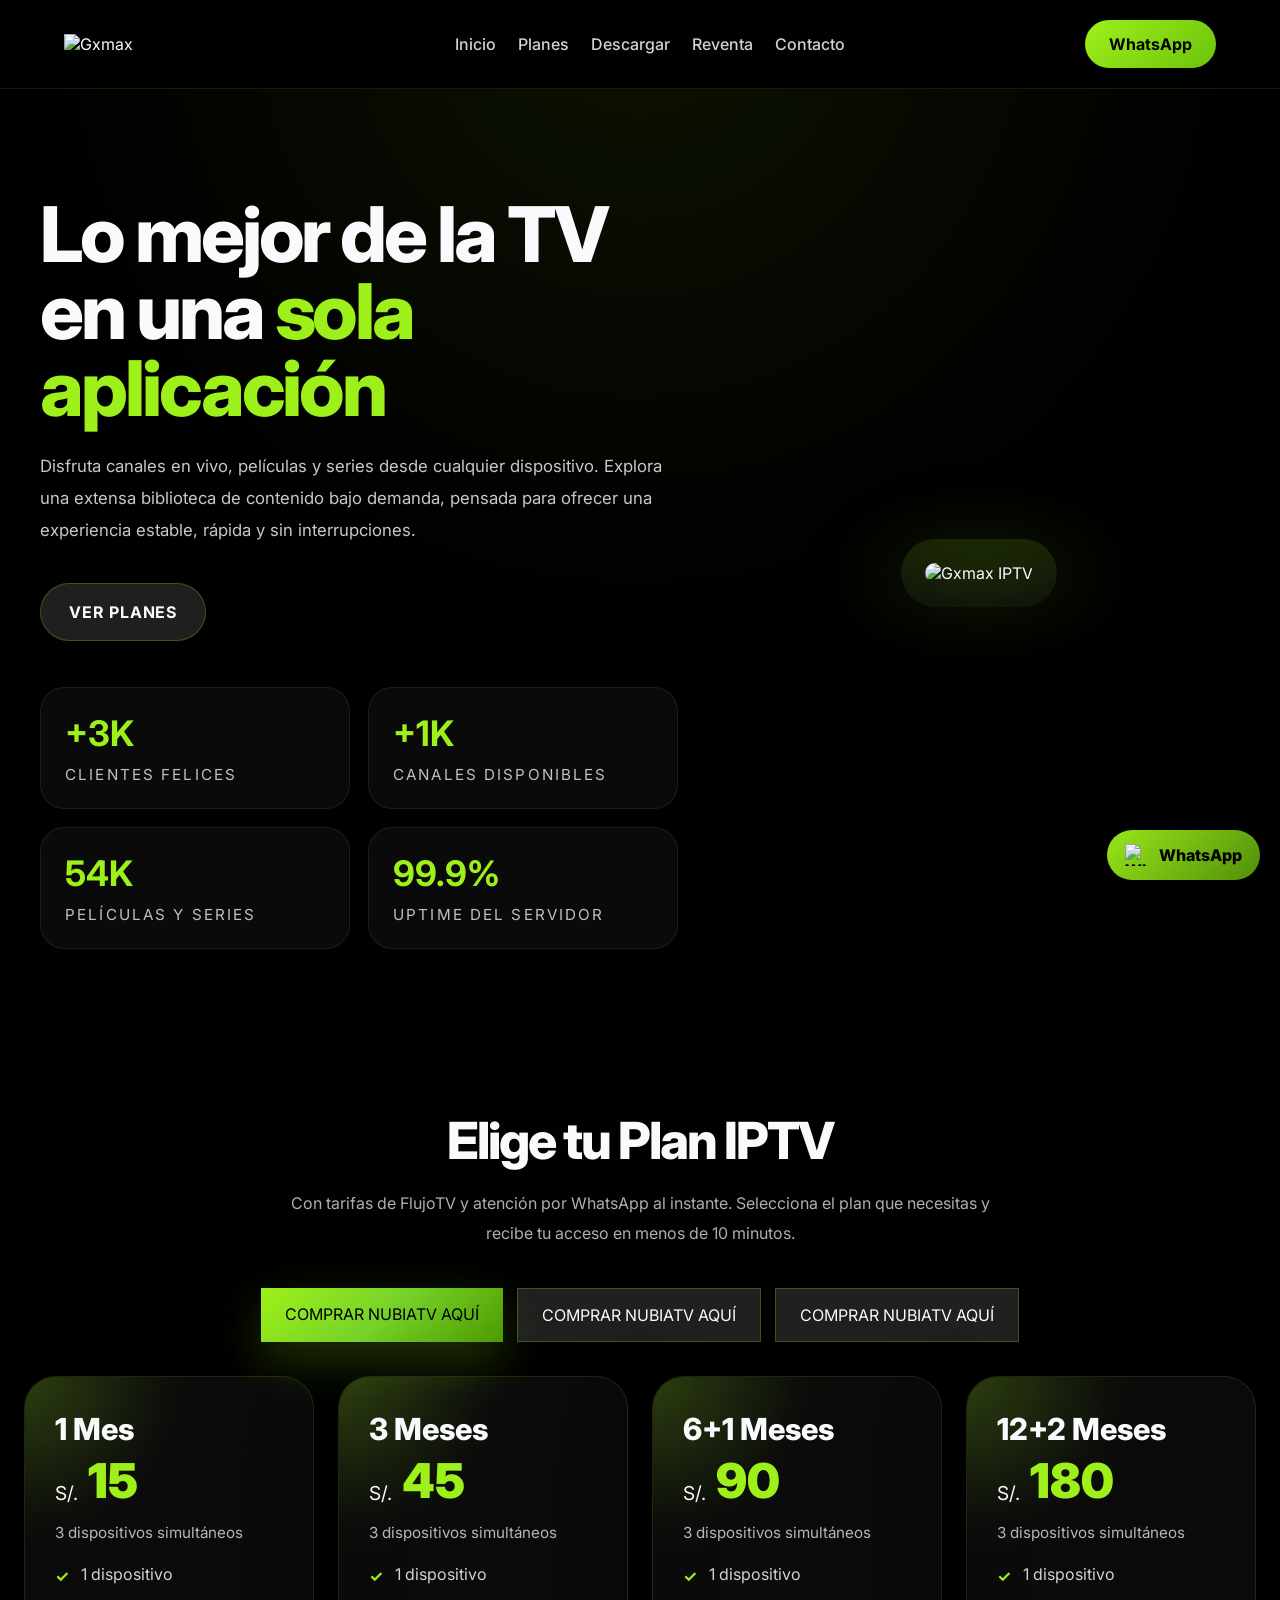
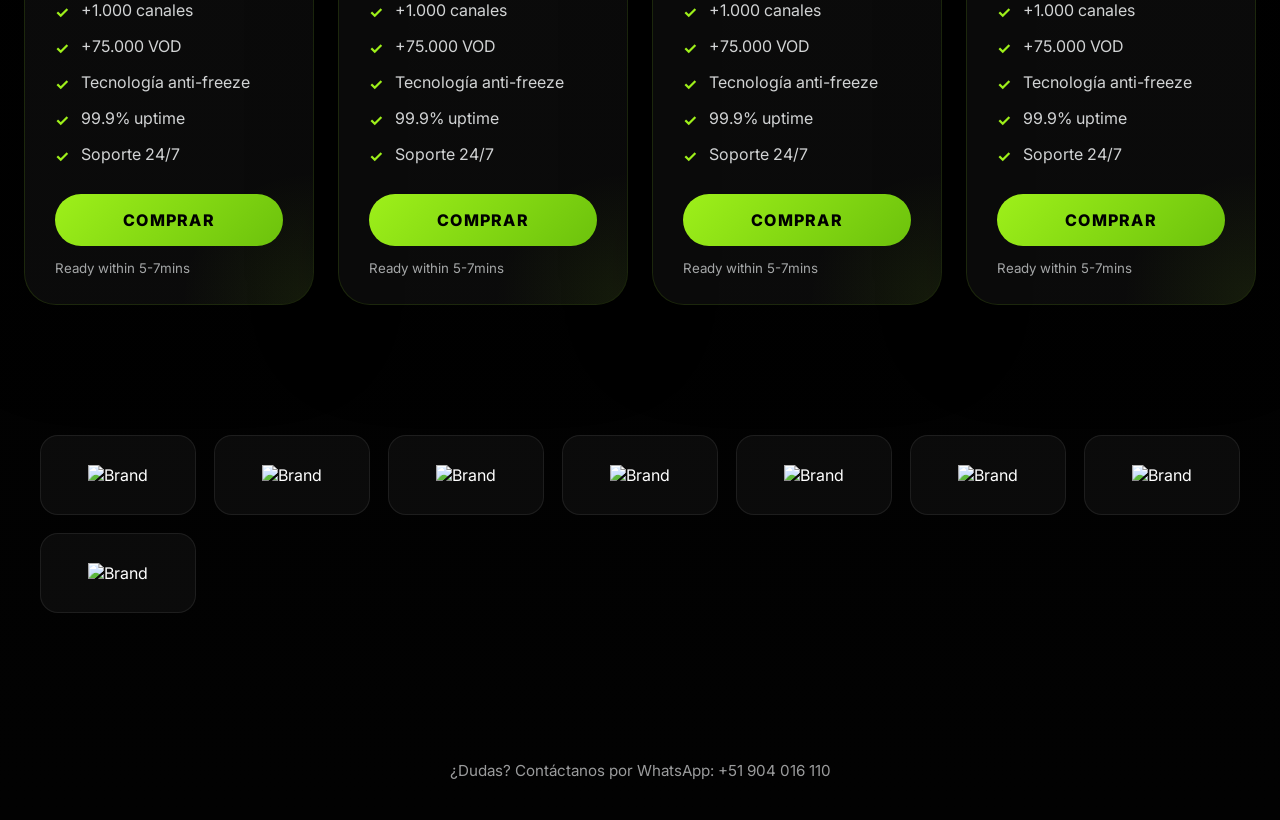
==== commit 0b381bda: "Primer commit" ====
--- a/iptv.html
+++ b/iptv.html
@@ -1,2760 +1,275 @@
-﻿<!DOCTYPE html>-
-<html lang="es">-
-<head>-
-    <meta charset="UTF-8">-
-    <meta name="viewport" content="width=device-width, initial-scale=1.0">-
-    <meta name="google-site-verification" content="u9cL07YMgtXi2L_17J5__hmusA28dyDrvDSk7a5PvZo">-
-    <!-- LCP image: preload lo antes posible -->-
-    <link rel="preload" as="image" href="assets/img/bg1Op_mobile.webp" fetchpriority="high" media="(max-width: 768px)">-
-    <link rel="preload" as="image" href="assets/img/bg1Op.webp" fetchpriority="high" media="(min-width: 769px)">-
-    <meta name="description" content="Contrata IPTV Pro Perú. +1100 Canales FHD y 4K, fútbol en vivo, películas y series. Para Smart TV, celular, Fire Stick y más. Activación rápida.">-
-    <meta name="keywords" content="IPTV, IPTV Perú, IPTV Peru, IPTV Pro, IPTV Premium, IPTV Pro Peru, IPTV Pro Perú, canales IPTV en vivo, IPTV FHD, IPTV Full HD, IPTV Smart TV, IPTV Fire Stick, IPTV Android, ver fútbol en vivo, Liga 1 IPTV, series IPTV, películas IPTV, IPTV barato Perú, mejor IPTV Perú, servicio IPTV Perú">-
-    <meta name="robots" content="index, follow">-
-    <meta name="author" content="IPTV Pro Perú">-
-    <title>IPTV Perú | Canales HD, Fútbol en Vivo y Series para Smart TV</title>-
-    -
-    <!-- Open Graph / Facebook -->-
-    <meta property="og:type" content="website">-
-    <meta property="og:url" content="https://iptvproperu.com.pe/">-
-    <meta property="og:locale" content="es_PE">-
-    <meta property="og:title" content="IPTV Perú | Canales HD, Fútbol en Vivo y Series para Smart TV">-
-    <meta property="og:description" content="Contrata IPTV Pro Perú para Smart TV, celular, PC y Fire Stick. Canales en vivo, fútbol, películas y series en HD con activación rápida y soporte.">-
-    <meta property="og:site_name" content="IPTV Pro Perú">-
-    <meta property="og:image" content="https://iptvproperu.com.pe/assets/img/bg1Op.webp">-
-    <meta property="og:image:width" content="1600">-
-    <meta property="og:image:height" content="900">-
-    -
-    <!-- Twitter -->-
-    <meta name="twitter:card" content="summary_large_image">-
-    <meta name="twitter:title" content="IPTV Perú | Canales HD, Fútbol en Vivo y Series para Smart TV">-
-    <meta name="twitter:description" content="Contrata IPTV Pro Perú para Smart TV, celular, PC y Fire Stick. Canales en vivo, fútbol, películas y series en HD con activación rápida y soporte.">-
-    <meta name="twitter:image" content="https://iptvproperu.com.pe/assets/img/bg1Op.webp">-
-    -
-    <!-- Canonical -->-
-    <link rel="canonical" href="https://iptvproperu.com.pe/">-
-    -
-    <!-- Structured Data: WebSite (site name en Google) -->-
-    <script type="application/ld+json">-
-    {-
-      "@context": "https://schema.org",-
-      "@type": "WebSite",-
-      "name": "IPTV Pro Perú",-
-      "alternateName": ["IPTV Pro Peru", "iptvproperu"],-
-      "url": "https://iptvproperu.com.pe"-
-    }-
-    </script>-
-    <!-- Structured Data: LocalBusiness -->-
-    <script type="application/ld+json">-
-    {-
-      "@context": "https://schema.org",-
-      "@type": "LocalBusiness",-
-      "name": "IPTV Pro Perú",-
-    "description": "Servicio IPTV premium en Perú con canales FHD y 4K, películas FHD y 4K, y series en calidad FHD bajo demanda.",-
-      "telephone": "+51946114741",-
-      "url": "https://iptvproperu.com.pe",-
-      "address": {-
-        "@type": "PostalAddress",-
-        "addressCountry": "PE"-
-      },-
-      "priceRange": "S/12 - S/200",-
-      "sameAs": []-
-    }-
-    </script>-
--
-    <!-- Structured Data: FAQPage -->-
-    <script type="application/ld+json">-
-    {-
-      "@context": "https://schema.org",-
-      "@type": "FAQPage",-
-      "mainEntity": [-
-        {-
-          "@type": "Question",-
-          "name": "¿Qué canales incluye IPTV Pro Perú?",-
-          "acceptedAnswer": {-
-            "@type": "Answer",-
-            "text": "IPTV Pro incluye canales de Perú y Latinoamérica: deportes en vivo (ESPN, Fox Sports, DirecTV, Liga 1, Champions League), noticias, cine, infantiles, documentales y más. Contenido en calidad FHD y 4K, con películas y series bajo demanda."-
-          }-
-        },-
-        {-
-          "@type": "Question",-
-          "name": "¿Puedo ver los partidos de fútbol en vivo?",-
-          "acceptedAnswer": {-
-            "@type": "Answer",-
-            "text": "¡Por supuesto! IPTV Pro tiene todos los canales deportivos premium. Liga 1 Perú, Champions League, Copa Libertadores, Premier League, La Liga y más torneos internacionales, todos en vivo y en alta definición."-
-          }-
-        },-
-        {-
-          "@type": "Question",-
-          "name": "¿Es compatible con mi televisor?",-
-          "acceptedAnswer": {-
-            "@type": "Answer",-
-            "text": "IPTV Pro funciona en Smart TVs (Samsung, LG, Sony, TCL, Hisense), Android TV Box, Fire TV Stick, Chromecast, celulares, tablets y computadoras. Si tu TV no es Smart, solo necesitas un TV Box o Fire Stick conectado por HDMI."-
-          }-
-        },-
-        {-
-          "@type": "Question",-
-          "name": "¿Qué velocidad de internet necesito?",-
-          "acceptedAnswer": {-
-            "@type": "Answer",-
-            "text": "Para FHD recomendamos mínimo 10 Mbps. La mayoría de planes de internet en Perú son suficientes. También funciona con datos móviles 4G/5G."-
-          }-
-        },-
-        {-
-          "@type": "Question",-
-          "name": "¿Cómo es el proceso de activación?",-
-          "acceptedAnswer": {-
-            "@type": "Answer",-
-            "text": "La activación es inmediata. Una vez confirmado tu pago, recibirás tus credenciales por WhatsApp y te guiaremos paso a paso en la instalación. Todo el proceso toma menos de 10 minutos."-
-          }-
-        }-
-      ]-
-    }-
-    </script>-
-    -
-    <!-- Favicon -->-
-    <link rel="icon" type="image/png" sizes="192x192" href="assets/img/favicon-192.png">-
-    <link rel="icon" type="image/png" sizes="48x48" href="assets/img/favicon-48.png">-
-    <link rel="apple-touch-icon" sizes="180x180" href="assets/img/apple-touch-icon.png">-
-    <link rel="icon" type="image/x-icon" href="assets/img/favicon.ico">-
-    -
-    <!-- Preconnect -->-
-    <link rel="preconnect" href="https://fonts.googleapis.com">-
-    <link rel="preconnect" href="https://fonts.gstatic.com" crossorigin>-
-    -
-    <!-- Google Fonts (carga asíncrona) -->-
-    <link href="https://fonts.googleapis.com/css2?family=Plus+Jakarta+Sans:wght@400;500;600&family=Sora:wght@600;700&display=swap" rel="stylesheet" media="print" onload="this.media='all'">-
-    <noscript><link href="https://fonts.googleapis.com/css2?family=Plus+Jakarta+Sans:wght@400;500;600&family=Sora:wght@600;700&display=swap" rel="stylesheet"></noscript>-
-    -
-    <!-- CSS no-crítico (below-fold) carga diferida -->-
-    <link rel="stylesheet" href="assets/deferred.css" media="print" onload="this.media='all'">-
-    <noscript><link rel="stylesheet" href="assets/deferred.css"></noscript>-
-    -
-    <style>-
-        :root {-
-            --red: #d62828;-
-            --red-light: #e63946;-
-            --red-dark: #9d0208;-
-            --gold: #f9b257;-
-            --gold-light: #f9c74f;-
-            --cream: #fefae0;-
-            --black: #000000;-
-            --black-soft: #0a0a0a;-
-            --black-card: #111111;-
-            --black-elevated: #1a1a1a;-
-            --white: #ffffff;-
-            --gray-100: #f5f5f5;-
-            --gray-200: #e5e5e5;-
-            --gray-400: #a3a3a3;-
-            --gray-500: #737373;-
-            --gray-600: #525252;-
-        }-
--
-        /* Font Awesome - subset mínimo inline (sin @font-face, eso va en deferred.css) */-
-        .fa,.fas,.fab{-moz-osx-font-smoothing:grayscale;-webkit-font-smoothing:antialiased;display:inline-block;font-style:normal;font-variant:normal;line-height:1;text-rendering:auto}-
-        .fa,.fas{font-family:"Font Awesome 6 Free";font-weight:900}-
-        .fab{font-family:"Font Awesome 6 Brands";font-weight:400}-
-        .fa-arrow-right:before{content:"\f061"}.fa-bolt:before{content:"\f0e7"}.fa-check:before{content:"\f00c"}.fa-child:before{content:"\f1ae"}.fa-circle:before{content:"\f111"}.fa-clock:before{content:"\f017"}.fa-crown:before{content:"\f521"}.fa-desktop:before{content:"\f108"}.fa-envelope:before{content:"\f0e0"}.fa-film:before{content:"\f008"}.fa-fire:before{content:"\f06d"}.fa-futbol:before{content:"\f1e3"}.fa-gem:before{content:"\f3a5"}.fa-gift:before{content:"\f06b"}.fa-headset:before{content:"\f590"}.fa-laptop:before{content:"\f109"}.fa-mobile-alt:before{content:"\f3cd"}.fa-paper-plane:before{content:"\f1d8"}.fa-play-circle:before{content:"\f144"}.fa-plus:before{content:"\f067"}.fa-signal:before{content:"\f012"}.fa-star:before{content:"\f005"}.fa-sync-alt:before{content:"\f2f1"}.fa-times:before{content:"\f00d"}.fa-tv:before{content:"\f26c"}.fa-users:before{content:"\f0c0"}.fa-amazon:before{content:"\f270"}.fa-android:before{content:"\f17b"}.fa-apple:before{content:"\f179"}.fa-facebook-f:before{content:"\f39e"}.fa-instagram:before{content:"\f16d"}.fa-tiktok:before{content:"\e07b"}.fa-whatsapp:before{content:"\f232"}-
--
-        * {-
-            margin: 0;-
-            padding: 0;-
-            box-sizing: border-box;-
-        }-
-        -
-        html {-
-            overflow-x: hidden;-
-        }-
-        -
-        body {-
-            font-family: 'Plus Jakarta Sans', Arial, sans-serif;-
-            background: var(--black);-
-            color: var(--white);-
-            line-height: 1.7;-
-            overflow-x: hidden;-
-        }-
-        -
-        .fade-in-up {-
-            opacity: 0;-
-            transform: translateY(30px);-
-            transition: opacity 0.6s cubic-bezier(0.4, 0, 0.2, 1), transform 0.6s cubic-bezier(0.4, 0, 0.2, 1);-
-        }-
-        -
-        .fade-in-up.visible {-
-            opacity: 1;-
-            transform: translateY(0);-
-        }-
-        -
-        h1, h2, h3, h4, h5 {-
-            font-family: 'Sora', sans-serif;-
-            font-weight: 600;-
-        }-
-        -
-        .container {-
-            max-width: 1300px;-
-            margin: 0 auto;-
-            padding: 0 40px;-
-        }-
-        -
-        /* ==================== PERUVIAN DECORATIVE ELEMENTS ==================== */-
-        .peru-pattern {-
-            position: absolute;-
-            width: 100%;-
-            height: 8px;-
-            background: repeating-linear-gradient(-
-                90deg,-
-                var(--red) 0px,-
-                var(--red) 20px,-
-                var(--white) 20px,-
-                var(--white) 40px,-
-                var(--red) 40px,-
-                var(--red) 60px-
-            );-
-            opacity: 0.8;-
-        }-
-        -
-        .glow-red {-
-            position: absolute;-
-            width: 500px;-
-            height: 500px;-
-            background: radial-gradient(circle, rgba(214, 40, 40, 0.2) 0%, transparent 70%);-
-            filter: blur(60px);-
-            pointer-events: none;-
-        }-
-        -
-        /* ==================== HEADER ==================== */-
-        header {-
-            position: fixed;-
-            top: 0;-
-            left: 0;-
-            right: 0;-
-            z-index: 1000;-
-            padding: 20px 0;-
-            transition: background 0.3s ease;-
-        }-
-        -
-        header.scrolled {-
-            background: rgba(0, 0, 0, 0.97);-
-            padding: 15px 0;-
-            border-bottom: 1px solid rgba(214, 40, 40, 0.2);-
-        }-
-        -
-        .navbar {-
-            display: flex;-
-            justify-content: space-between;-
-            align-items: center;-
-        }-
-        -
-        .logo {-
-            display: flex;-
-            align-items: center;-
-            gap: 12px;-
-            text-decoration: none;-
-        }-
-        -
-        .logo-icon {-
-            width: 55px;-
-            height: 55px;-
-            border-radius: 12px;-
-            object-fit: contain;-
-            background: linear-gradient(135deg, var(--red), var(--red-dark));-
-            padding: 10px;-
-        }-
-        -
-        .logo-text {-
-            height: 35px;-
-            width: auto;-
-            object-fit: contain;-
-        }-
-        -
-        .nav-menu {-
-            display: flex;-
-            list-style: none;-
-            gap: 50px;-
-        }-
-        -
-        .nav-menu a {-
-            color: rgba(255, 255, 255, 0.85);-
-            text-decoration: none;-
-            font-size: 0.85rem;-
-            font-weight: 500;-
-            letter-spacing: 1.5px;-
-            text-transform: uppercase;-
-            transition: color 0.3s ease;-
-            position: relative;-
-        }-
-        -
-        .nav-menu a::after {-
-            content: '';-
-            position: absolute;-
-            bottom: -8px;-
-            left: 0;-
-            width: 0;-
-            height: 2px;-
-            background: var(--red);-
-            transition: width 0.3s ease;-
-        }-
-        -
-        .nav-menu a:hover {-
-            color: var(--white);-
-        }-
-        -
-        .nav-menu a:hover::after {-
-            width: 100%;-
-        }-
-        -
-        .nav-cta {-
-            padding: 12px 30px;-
-            background: var(--red);-
-            border: none;-
-            color: var(--white);-
-            font-size: 0.8rem;-
-            font-weight: 600;-
-            letter-spacing: 2px;-
-            text-transform: uppercase;-
-            text-decoration: none;-
-            transition: background 0.3s ease, box-shadow 0.3s ease;-
-        }-
-        -
-        .nav-cta:hover {-
-            background: var(--red-light);-
-            box-shadow: 0 10px 30px rgba(214, 40, 40, 0.4);-
-        }-
-        -
-        .hamburger {-
-            display: none;-
-            flex-direction: column;-
-            cursor: pointer;-
-            gap: 6px;-
-        }-
-        -
-        .hamburger span {-
-            width: 30px;-
-            height: 2px;-
-            background: var(--red);-
-            transition: 0.3s;-
-        }-
-        -
-        /* ==================== HERO ==================== */-
-        .hero {-
-            min-height: 85vh;-
-            display: flex;-
-            align-items: center;-
-            position: relative;-
-            overflow: hidden;-
-            padding-top: 90px;-
-            padding-bottom: 60px;-
-        }-
-        -
-        .hero-bg {-
-            position: absolute;-
-            top: 0;-
-            left: 0;-
-            right: 0;-
-            bottom: 0;-
-            overflow: hidden;-
-        }-
-        -
-        .hero-bg img {-
-            position: absolute;-
-            top: 0;-
-            left: 0;-
-            width: 100%;-
-            height: 100%;-
-            object-fit: cover;-
-            opacity: 0.5;-
-        }-
-        -
-        .hero-overlay {-
-            position: absolute;-
-            top: 0;-
-            left: 0;-
-            right: 0;-
-            bottom: 0;-
-            background: linear-gradient(135deg, -
-                rgba(0,0,0,0.6) 0%, -
-                rgba(214, 40, 40, 0.15) 40%,-
-                rgba(0,0,0,0.85) 100%);-
-        }-
-        -
-        .hero-gradient {-
-            position: absolute;-
-            top: -30%;-
-            right: -10%;-
-            width: 900px;-
-            height: 900px;-
-            background: radial-gradient(circle, rgba(214, 40, 40, 0.2) 0%, rgba(214, 40, 40, 0.08) 30%, transparent 55%);-
-            animation: pulse 6s ease-in-out infinite;-
-            will-change: transform, opacity;-
-        }-
-        -
-        .hero-gradient-2 {-
-            position: absolute;-
-            bottom: -20%;-
-            left: -10%;-
-            width: 700px;-
-            height: 700px;-
-            background: radial-gradient(circle, rgba(244, 162, 97, 0.12) 0%, rgba(244, 162, 97, 0.04) 30%, transparent 55%);-
-            animation: pulse 8s ease-in-out infinite reverse;-
-            will-change: transform, opacity;-
-        }-
-        -
-        @keyframes pulse {-
-            0%, 100% { opacity: 0.6; transform: scale(1); }-
-            50% { opacity: 1; transform: scale(1.1); }-
-        }-
-        -
-        .hero-content {-
-            position: relative;-
-            z-index: 2;-
-            max-width: 700px;-
-        }-
-        -
-        .hero-label {-
-            display: inline-flex;-
-            align-items: center;-
-            gap: 12px;-
-            background: rgba(214, 40, 40, 0.5);-
-            border: 1px solid rgba(214, 40, 40, 0.8);-
-            padding: 10px 20px;-
-            border-radius: 50px;-
-            color: #fff;-
-            font-size: 0.8rem;-
-            font-weight: 600;-
-            letter-spacing: 2px;-
-            text-transform: uppercase;-
-            margin-bottom: 30px;-
-            backdrop-filter: blur(5px);-
-        }-
-        -
-        .hero-label i {-
-            color: var(--gold);-
-        }-
-        -
-        .hero-title {-
-            font-size: 4.5rem;-
-            font-weight: 700;-
-            line-height: 1.1;-
-            margin-bottom: 25px;-
-            letter-spacing: -2px;-
-        }-
-        -
-        .hero-title .highlight {-
-            background: linear-gradient(135deg, var(--red), var(--red-light));-
-            -webkit-background-clip: text;-
-            -webkit-text-fill-color: transparent;-
-            background-clip: text;-
-        }-
-        -
-        .hero-title .gold {-
-            color: var(--gold);-
-        }-
-        -
-        .hero-description {-
-            font-size: 1.15rem;-
-            color: rgba(255, 255, 255, 0.85);-
-            max-width: 500px;-
-            margin-bottom: 40px;-
-            line-height: 1.8;-
-            text-shadow: 0 2px 10px rgba(0,0,0,0.5);-
-        }-
-        -
-        .hero-buttons {-
-            display: flex;-
-            gap: 20px;-
-            align-items: center;-
-        }-
-        -
-        .btn-primary {-
-            display: inline-flex;-
-            align-items: center;-
-            gap: 12px;-
-            padding: 18px 40px;-
-            background: linear-gradient(135deg, var(--red), var(--red-dark));-
-            color: var(--white);-
-            font-size: 0.85rem;-
-            font-weight: 600;-
-            letter-spacing: 1px;-
-            text-transform: uppercase;-
-            text-decoration: none;-
-            border: none;-
-            border-radius: 12px;-
-            cursor: pointer;-
-            transition: transform 0.4s cubic-bezier(0.4, 0, 0.2, 1), box-shadow 0.4s cubic-bezier(0.4, 0, 0.2, 1);-
-            position: relative;-
-            overflow: hidden;-
-        }-
-        -
-        .btn-primary::before {-
-            content: '';-
-            position: absolute;-
-            top: 0;-
-            left: -100%;-
-            width: 100%;-
-            height: 100%;-
-            background: linear-gradient(90deg, transparent, rgba(255,255,255,0.2), transparent);-
-            transition: left 0.5s ease;-
-        }-
-        -
-        .btn-primary:hover::before {-
-            left: 100%;-
-        }-
-        -
-        .btn-primary:hover {-
-            transform: translateY(-3px);-
-            box-shadow: 0 20px 40px rgba(214, 40, 40, 0.4);-
-        }-
-        -
-        .btn-secondary {-
-            display: inline-flex;-
-            align-items: center;-
-            gap: 12px;-
-            padding: 18px 40px;-
-            background: transparent;-
-            color: var(--white);-
-            font-size: 0.85rem;-
-            font-weight: 500;-
-            letter-spacing: 1px;-
-            text-decoration: none;-
-            border: 1px solid var(--gray-600);-
-            transition: border-color 0.3s ease, background 0.3s ease;-
-        }-
-        -
-        .btn-secondary:hover {-
-            border-color: var(--gold);-
-            background: rgba(244, 162, 97, 0.1);-
-        }-
-        -
-        .hero-stats {-
-            display: flex;-
-            gap: 50px;-
-            margin-top: 60px;-
-            padding-top: 40px;-
-            border-top: 1px solid rgba(255,255,255,0.1);-
-        }-
-        -
-        .stat {-
-            text-align: left;-
-        }-
-        -
-        .stat-number {-
-            font-family: 'Sora', sans-serif;-
-            font-size: 2.8rem;-
-            font-weight: 700;-
-            background: linear-gradient(135deg, var(--red), var(--gold));-
-            -webkit-background-clip: text;-
-            -webkit-text-fill-color: transparent;-
-            background-clip: text;-
-            line-height: 1;-
-        }-
--
-        .stat-number-text {-
-            font-size: 2.1rem;-
-            letter-spacing: 0.5px;-
-        }-
-        -
-        .stat-label {-
-            font-size: 0.75rem;-
-            color: rgba(255, 255, 255, 0.7);-
-            text-transform: uppercase;-
-            letter-spacing: 2px;-
-            margin-top: 8px;-
-            text-shadow: 0 2px 8px rgba(0,0,0,0.5);-
-        }-
--
-        .stat-label-strong {-
-            font-size: 0.9rem;-
-            font-weight: 700;-
-            letter-spacing: 1.3px;-
-            color: rgba(255, 255, 255, 0.92);-
-        }-
--
-        /* ==================== RESPONSIVE HERO (CRITICAL) ==================== */-
-        @media(max-width:992px){-
-            .hero-title{font-size:3.5rem}-
-        }-
-        @media(max-width:768px){-
-            header{padding:12px 0}-
-            header.scrolled{padding:10px 0;backdrop-filter:none}-
-            .logo-icon{width:42px;height:42px;border-radius:10px;padding:8px}-
-            .stat-number-text{font-size:1.45rem}-
-            .logo-text{height:28px}-
-            .stat-label-strong{font-size:0.72rem;letter-spacing:1px}-
-            .nav-menu{position:fixed;top:0;left:0;right:0;bottom:0;background:var(--black);flex-direction:column;justify-content:center;align-items:center;gap:40px;transform:translateX(-100%);transition:transform 0.4s ease;z-index:1000;overflow-y:auto}-
-            .nav-menu.active{transform:translateX(0)}-
-            body.menu-open{overflow:hidden}-
-            .nav-menu a{font-size:1.5rem}-
-            .nav-cta{display:none}-
-            .hamburger{display:flex;z-index:1001}-
-            .hero{min-height:auto;padding-top:80px;padding-bottom:30px}-
-            .hero-content{text-align:center;padding:0 10px}-
-            .hero-label{padding:8px 16px;font-size:0.65rem;letter-spacing:1px;margin-bottom:20px}-
-            .hero-title{font-size:2.2rem;letter-spacing:-1px;margin-bottom:20px}-
-            .hero-description{font-size:0.95rem;margin:0 auto 25px;line-height:1.7}-
-            .hero-stats{display:grid;grid-template-columns:1fr 1fr;gap:15px 30px;margin-top:30px;padding-top:25px;margin-bottom:20px}-
-            .hero-buttons{flex-direction:column;gap:12px}-
-            .hero-buttons .btn{width:100%;justify-content:center}-
-            .hero-gradient,.hero-gradient-2{display:none}-
-        }-
-        @media(max-width:480px){-
-            .hero{padding-top:70px}-
-            .hero-label{padding:6px 12px;font-size:0.6rem;gap:8px}-
-            .hero-title{font-size:1.8rem}-
-            .hero-description{font-size:0.9rem}-
-            .stat-number{font-size:1.3rem}-
-            .btn{padding:14px 25px;font-size:0.75rem}-
-        }-
--
-        /* ==================== WHY SECTION ==================== */-
-        .why-section{background:var(--black-soft)}-
-        .why-grid{display:grid;grid-template-columns:repeat(3,1fr);gap:25px;margin-top:50px}-
-        .why-card{background:var(--black-card);border:1px solid rgba(255,255,255,0.06);border-radius:16px;padding:35px 30px;transition:transform 0.3s ease,border-color 0.3s ease,box-shadow 0.3s ease;position:relative;overflow:hidden}-
-        .why-card::before{content:'';position:absolute;top:0;left:0;right:0;height:3px;background:linear-gradient(90deg,var(--red),var(--gold));opacity:0;transition:opacity 0.3s}-
-        .why-card:hover{border-color:rgba(214,40,40,0.3);transform:translateY(-5px);box-shadow:0 15px 35px rgba(0,0,0,0.3)}-
-        .why-card:hover::before{opacity:1}-
-        .why-icon{width:55px;height:55px;background:var(--black-elevated);border:1px solid rgba(255,255,255,0.08);border-radius:14px;display:flex;align-items:center;justify-content:center;font-size:1.4rem;color:var(--red-light);margin-bottom:20px;transition:all 0.3s}-
-        .why-card:hover .why-icon{border-color:rgba(214,40,40,0.4);background:rgba(214,40,40,0.1)}-
-        .why-card h3{font-family:'Plus Jakarta Sans',sans-serif;font-size:1.05rem;font-weight:600;margin-bottom:10px}-
-        .why-card p{color:var(--gray-400);font-size:0.88rem;line-height:1.7}-
-        @media(max-width:992px){.why-grid{grid-template-columns:repeat(2,1fr)}}-
-        @media(max-width:768px){.why-grid{grid-template-columns:1fr;max-width:450px;margin:40px auto 0}}-
--
-        .peru-stripe{position:relative;height:6px;background:linear-gradient(90deg,var(--red) 0%,var(--red) 33.33%,var(--white) 33.33%,var(--white) 66.66%,var(--red) 66.66%,var(--red) 100%)}-
-    </style>-
-</head>-
-<body>-
-    <!-- Header -->-
-    <div class="peru-stripe"></div>-
-    <header id="header">-
-        <div class="container">-
-            <nav class="navbar">-
-                <a href="#" class="logo">-
-                    <img src="assets/img/icono.webp" alt="IPTV Pro Perú" class="logo-icon" width="55" height="55">-
-                    <img src="assets/img/logo.webp" alt="IPTV Pro Perú" class="logo-text" width="239" height="70">-
-                </a>-
-                -
-                <ul class="nav-menu" id="navMenu">-
-                    <li><a href="#inicio">Inicio</a></li>-
-                    <li><a href="#planes">Planes</a></li>-
-                    <li><a href="#experiencia">Experiencia</a></li>-
-                    <li><a href="#faq">FAQ</a></li>-
-                    <li><a href="reseller.html">Reseller</a></li>-
-                    <li><a href="flujotv.html">Flujo TV</a></li>-
-                    <li><a href="descargas.html">Descargas</a></li>-
-                </ul>-
-                -
-                <a href="https://wa.me/51946114741" target="_blank" class="nav-cta">Contactar</a>-
-                -
-                <div class="hamburger" id="hamburger">-
-                    <span></span>-
-                    <span></span>-
-                    <span></span>-
-                </div>-
-            </nav>-
-        </div>-
-    </header>-
--
-    <main>-
-    <!-- Hero -->-
-    <section id="inicio" class="hero">-
-        <div class="hero-bg">-
-            <picture>-
-                <source media="(max-width: 768px)" srcset="assets/img/bg1Op_mobile.webp">-
-                <img src="assets/img/bg1Op.webp" alt="IPTV Pro Peru" fetchpriority="high" width="1600" height="900">-
-            </picture>-
-        </div>-
-        <div class="hero-overlay"></div>-
-        <div class="hero-gradient"></div>-
-        <div class="hero-gradient-2"></div>-
-        -
-        <div class="container">-
-            <div class="hero-content">-
-                <span class="hero-label">-
-                    <i class="fas fa-star"></i>-
-                    IPTV Pro — La señal más estable del Perú-
-                </span>-
-                <h1 class="hero-title">-
-                    IPTV Pro <span class="highlight">Premium</span><br>-
-                    en <span class="gold">Perú</span>-
-                </h1>-
-                <p class="hero-description">-
-                    Canales en vivo en calidad FHD y 4K, películas de estreno FHD y 4K, y series completas en FHD.-
-                    IPTV premium para Smart TV, celular, Fire Stick y más. Sin cortes, activa en minutos.-
-                </p>-
-                -
-                <div class="hero-buttons">-
-                    <a href="#planes" class="btn-primary">-
-                        <span>Ver Planes</span>-
-                        <i class="fas fa-arrow-right"></i>-
-                    </a>-
-                </div>-
-                -
-                <div class="hero-stats">-
-                    <div class="stat">-
-                        <div class="stat-number stat-number-text">CANALES</div>-
-                        <div class="stat-label stat-label-strong">FHD Y 4K</div>-
-                    </div>-
-                    <div class="stat">-
-                        <div class="stat-number stat-number-text">PELÍCULAS</div>-
-                        <div class="stat-label stat-label-strong">FHD Y 4K</div>-
-                    </div>-
-                    <div class="stat">-
-                        <div class="stat-number stat-number-text">SERIES</div>-
-                        <div class="stat-label stat-label-strong">FHD</div>-
-                    </div>-
-                    <div class="stat">-
-                        <div class="stat-number">99.9%</div>-
-                        <div class="stat-label">Uptime</div>-
-                    </div>-
-                </div>-
-            </div>-
-        </div>-
-    </section>-
--
-    <!-- Planes -->-
-    <section id="planes" class="section planes-section">-
-        <div class="container">-
-            <div class="section-header">-
-                <span class="section-label">Nuestros Planes</span>-
-                <h2 class="section-title">Planes <span class="thin">IPTV Pro Perú</span></h2>-
-            </div>-
-            -
-            <!-- Toggle de dispositivos -->-
-            <div class="devices-toggle-container">-
-                <div class="devices-toggle" id="devicesToggle">-
-                    <button class="devices-toggle-btn active" data-devices="1" onclick="switchDevices(1)">-
-                        <i class="fas fa-tv"></i> 1 Pantalla-
-                    </button>-
-                    <button class="devices-toggle-btn" data-devices="2" onclick="switchDevices(2)">-
-                        <i class="fas fa-tv"></i> 2 Pantallas-
-                    </button>-
-                    <button class="devices-toggle-btn" data-devices="3" onclick="switchDevices(3)">-
-                        <i class="fas fa-tv"></i> 3 Pantallas-
-                    </button>-
-                    <button class="devices-toggle-btn" data-devices="4" onclick="switchDevices(4)">-
-                        <i class="fas fa-users"></i> 4 Pantallas-
-                    </button>-
-                </div>-
-            </div>-
-            -
-            <div class="planes-grid">-
-                <!-- Plan 1 Mes -->-
-                <div class="plan-card" data-plan="basico">-
-                    <div class="plan-icon"><i class="fas fa-bolt"></i></div>-
-                    <span class="plan-duration">Mensual</span>-
-                    <h3 class="plan-name">Básico</h3>-
-                    <div class="plan-price">-
-                        <span class="plan-currency">S/</span>-
-                        <span class="plan-amount" data-price-1="12" data-price-2="15" data-price-3="20" data-price-4="25">12</span>-
-                        <span class="plan-period">/mes</span>-
-                    </div>-
-                    <div class="plan-divider"></div>-
-                    <ul class="plan-features">-
-                        <li><i class="fas fa-check"></i> <strong class="device-count">1 Dispositivo</strong></li>-
-                        <li><i class="fas fa-check"></i> Canales FHD y 4K</li>-
-                        <li><i class="fas fa-check"></i> Películas FHD y 4K</li>-
-                        <li><i class="fas fa-check"></i> Series FHD</li>-
-                        <li><i class="fas fa-check"></i> Soporte técnico</li>-
-                    </ul>-
-                    <button class="plan-btn" data-msg-1="plan BÁSICO de 1 MES (1 dispositivo)" data-msg-2="plan BÁSICO de 1 MES (2 dispositivos)" data-msg-3="plan BÁSICO de 1 MES (3 dispositivos)" data-msg-4="plan BÁSICO de 1 MES (4 dispositivos)" onclick="selectPlan(this)">-
-                        Seleccionar-
-                    </button>-
-                </div>-
-                -
-                <!-- Plan 3 Meses -->-
-                <div class="plan-card" data-plan="estandar">-
-                    <div class="plan-icon"><i class="fas fa-fire"></i></div>-
-                    <span class="plan-duration">Trimestral</span>-
-                    <h3 class="plan-name">Estándar</h3>-
-                    <div class="plan-price">-
-                        <span class="plan-currency">S/</span>-
-                        <span class="plan-amount" data-price-1="30" data-price-2="38" data-price-3="50" data-price-4="60">30</span>-
-                        <span class="plan-period">/3 meses</span>-
-                    </div>-
-                    <div class="plan-divider"></div>-
-                    <ul class="plan-features">-
-                        <li><i class="fas fa-check"></i> <strong class="device-count">1 Dispositivo</strong></li>-
-                        <li><i class="fas fa-check"></i> Canales FHD y 4K</li>-
-                        <li><i class="fas fa-check"></i> Películas FHD y 4K</li>-
-                        <li><i class="fas fa-check"></i> Series FHD</li>-
-                        <li><i class="fas fa-check"></i> Soporte prioritario</li>-
-                    </ul>-
-                    <button class="plan-btn" data-msg-1="plan ESTÁNDAR de 3 MESES (1 dispositivo)" data-msg-2="plan ESTÁNDAR de 3 MESES (2 dispositivos)" data-msg-3="plan ESTÁNDAR de 3 MESES (3 dispositivos)" data-msg-4="plan ESTÁNDAR de 3 MESES (4 dispositivos)" onclick="selectPlan(this)">-
-                        Seleccionar-
-                    </button>-
-                </div>-
-                -
-                <!-- Plan 6 Meses -->-
-                <div class="plan-card featured" data-plan="premium">-
-                    <div class="plan-icon"><i class="fas fa-crown"></i></div>-
-                    <span class="plan-badge">Más Popular</span>-
-                    <span class="plan-duration">Semestral</span>-
-                    <h3 class="plan-name">Premium</h3>-
-                    <div class="plan-price">-
-                        <span class="plan-currency">S/</span>-
-                        <span class="plan-amount" data-price-1="55" data-price-2="68" data-price-3="90" data-price-4="110">55</span>-
-                        <span class="plan-period">/6 meses</span>-
-                    </div>-
-                    <div class="plan-divider"></div>-
-                    <ul class="plan-features">-
-                        <li><i class="fas fa-check"></i> <strong class="device-count">1 Dispositivo</strong></li>-
-                        <li><i class="fas fa-check"></i> Canales FHD y 4K</li>-
-                        <li><i class="fas fa-check"></i> Películas FHD y 4K</li>-
-                        <li><i class="fas fa-check"></i> Series FHD</li>-
-                        <li><i class="fas fa-check"></i> Soporte VIP 24/7</li>-
-                    </ul>-
-                    <button class="plan-btn" data-msg-1="plan PREMIUM de 6 MESES (1 dispositivo)" data-msg-2="plan PREMIUM de 6 MESES (2 dispositivos)" data-msg-3="plan PREMIUM de 6 MESES (3 dispositivos)" data-msg-4="plan PREMIUM de 6 MESES (4 dispositivos)" onclick="selectPlan(this)">-
-                        Seleccionar-
-                    </button>-
-                </div>-
-                -
-                <!-- Plan 12 Meses -->-
-                <div class="plan-card" data-plan="elite">-
-                    <div class="plan-icon"><i class="fas fa-gem"></i></div>-
-                    <span class="plan-duration">Anual</span>-
-                    <h3 class="plan-name">Élite</h3>-
-                    <div class="plan-price">-
-                        <span class="plan-currency">S/</span>-
-                        <span class="plan-amount" data-price-1="95" data-price-2="120" data-price-3="160" data-price-4="200">95</span>-
-                        <span class="plan-period">/año</span>-
-                    </div>-
-                    <div class="plan-divider"></div>-
-                    <ul class="plan-features">-
-                        <li><i class="fas fa-check"></i> <strong class="device-count">1 Dispositivo</strong></li>-
-                        <li><i class="fas fa-check"></i> Canales FHD y 4K</li>-
-                        <li><i class="fas fa-check"></i> Películas FHD y 4K</li>-
-                        <li><i class="fas fa-check"></i> Series FHD</li>-
-                        <li><i class="fas fa-check"></i> Soporte VIP dedicado</li>-
-                    </ul>-
-                    <button class="plan-btn" data-msg-1="plan ÉLITE de 12 MESES (1 dispositivo)" data-msg-2="plan ÉLITE de 12 MESES (2 dispositivos)" data-msg-3="plan ÉLITE de 12 MESES (3 dispositivos)" data-msg-4="plan ÉLITE de 12 MESES (4 dispositivos)" onclick="selectPlan(this)">-
-                        Seleccionar-
-                    </button>-
-                </div>-
-            </div>-
-            -
-            <p style="text-align: center; color: var(--gray-400); margin-top: 40px; font-size: 0.9rem;">-
-                ¿Necesitas más conexiones? <a href="https://wa.me/51946114741?text=Hola! Quisiera información sobre planes familiares" target="_blank" style="color: var(--red-light); text-decoration: underline;">Contáctanos</a> para planes familiares y empresariales.-
-            </p>-
-        </div>-
-    </section>-
--
-    <!-- What is IPTV Section -->-
-    <section class="what-iptv-section">-
-        <div class="container">-
-            <div class="what-iptv-header">-
-                <span class="section-label">Conoce el servicio</span>-
-                <h2>¿Qué es <span style="color: var(--red);">IPTV Pro Perú</span>?</h2>-
-                <p>-
-                    IPTV Pro es la forma moderna de ver televisión. Recibes señal de TV por internet directamente en tu Smart TV, celular, tablet o PC. Miles de canales deportivos, infantiles, noticieros y de entretenimiento — todo disponible al instante, sin antenas ni cables.-
-                </p>-
-                <p>-
-                    A diferencia de la TV por cable, IPTV Pro Perú te da la libertad de ver lo que quieras, cuando quieras y donde quieras. Contenido en Full HD (FHD), catálogo actualizado cada semana, y una estabilidad de señal que solo un proveedor IPTV profesional puede ofrecerte.-
-                </p>-
-            </div>-
-            -
-            <div class="what-iptv-grid">-
-                <div class="what-iptv-video">-
-                    <div class="video-watermark">-
-                        <img src="assets/img/icono.webp" alt="" class="wm-logo" width="24" height="24" loading="lazy">-
-                        <img src="assets/img/logo.webp" alt="" class="wm-text" width="100" height="18" loading="lazy">-
-                    </div>-
-                    <div class="video-badge">-
-                        <i class="fas fa-circle"></i> Contenido Premium-
-                    </div>-
-                    <video muted loop playsinline preload="none" id="heroVideo">-
-                        <source data-src="assets/img/marvel_clideo.mp4" type="video/mp4">-
-                    </video>-
-                </div>-
-                -
-                <div class="what-iptv-features">-
-                    <div class="iptv-feature-card">-
-                        <div class="icon"><i class="fas fa-tv"></i></div>-
-                        <h3>Canales de TV en Vivo</h3>-
-                        <p>Canales IPTV en calidad FHD y 4K con deportes, noticias, infantiles y entretenimiento las 24 horas.</p>-
-                    </div>-
-                    -
-                    <div class="iptv-feature-card">-
-                        <div class="icon"><i class="fas fa-play-circle"></i></div>-
-                        <h3>Series Completas</h3>-
-                        <p>Series en calidad FHD: desde los estrenos más recientes hasta los clásicos que no te puedes perder.</p>-
-                    </div>-
-                    -
-                    <div class="iptv-feature-card">-
-                        <div class="icon"><i class="fas fa-film"></i></div>-
-                        <h3>Películas On Demand</h3>-
-                        <p>Películas en calidad FHD y 4K en todos los géneros. Catálogo renovado semanalmente con los últimos estrenos.</p>-
-                    </div>-
-                    -
-                    <div class="iptv-feature-card">-
-                        <div class="icon"><i class="fas fa-desktop"></i></div>-
-                        <h3>Todos tus Dispositivos</h3>-
-                        <p>Instala IPTV Pro en Smart TV, Fire Stick, Android, iPhone, tablet, PC o TV Box en minutos.</p>-
-                    </div>-
-                </div>-
-            </div>-
-        </div>-
-    </section>-
--
-    <!-- Gallery Preview -->-
-    <section class="gallery-section">-
-        <div class="container">-
-            <div class="gallery-header">-
-                <h2>Contenido <span>Premium</span></h2>-
-                <p>Todo el entretenimiento que necesitas en un solo lugar</p>-
-            </div>-
-            <div class="gallery-grid">-
-                <div class="gallery-item">-
-                    <img src="assets/img/deportes.webp" alt="IPTV Pro Deportes en vivo Perú" loading="lazy" width="286" height="191">-
-                    <span><i class="fas fa-futbol"></i> Deportes en Vivo</span>-
-                </div>-
-                <div class="gallery-item">-
-                    <img src="assets/img/peliculas.webp" alt="IPTV Pro Películas HD" loading="lazy" width="286" height="191">-
-                    <span><i class="fas fa-film"></i> Películas HD</span>-
-                </div>-
-                <div class="gallery-item">-
-                    <img src="assets/img/series.webp" alt="IPTV Pro Series Premium" loading="lazy" width="286" height="191">-
-                    <span><i class="fas fa-tv"></i> Series Premium</span>-
-                </div>-
-                <div class="gallery-item">-
-                    <img src="assets/img/infantil.webp" alt="IPTV Pro Contenido Infantil" loading="lazy" width="286" height="191">-
-                    <span><i class="fas fa-child"></i> Contenido Infantil</span>-
-                </div>-
-            </div>-
-        </div>-
-    </section>-
--
-    <!-- Experiencia -->-
-    <section id="experiencia" class="section experience-section">-
-        <div class="container">-
-            <div class="experience-grid">-
-                <div class="experience-content">-
-                    <span class="section-label">La Experiencia IPTV Pro</span>-
-                    <h2>El entretenimiento que <span style="color: var(--red)">mereces</span></h2>-
-                    <p>-
-                        IPTV Pro Perú te ofrece la mejor experiencia de televisión por internet.-
-                        Servidores de última generación y contenido actualizado a diario para-
-                        una transmisión HD fluida y sin cortes.-
-                    </p>-
-                    -
-                    <div class="experience-features">-
-                        <div class="exp-feature">-
-                            <div class="exp-feature-icon">-
-                                <i class="fas fa-bolt"></i>-
-                            </div>-
-                            <h3>Activación Inmediata</h3>-
-                            <p>Pagas, recibes tus datos y listo. En menos de 10 minutos estás viendo TV.</p>-
-                        </div>-
-                        -
-                        <div class="exp-feature">-
-                            <div class="exp-feature-icon">-
-                                <i class="fas fa-signal"></i>-
-                            </div>-
-                            <h3>99.9% de Estabilidad</h3>-
-                            <p>Servidores dedicados que garantizan señal sin cortes ni buffering.</p>-
-                        </div>-
-                        -
-                        <div class="exp-feature">-
-                            <div class="exp-feature-icon">-
-                                <i class="fas fa-headset"></i>-
-                            </div>-
-                            <h3>Soporte 24/7</h3>-
-                            <p>Equipo técnico disponible por WhatsApp a cualquier hora del día.</p>-
-                        </div>-
-                        -
-                        <div class="exp-feature">-
-                            <div class="exp-feature-icon">-
-                                <i class="fas fa-sync-alt"></i>-
-                            </div>-
-                            <h3>Actualización Constante</h3>-
-                            <p>Nuevos canales, películas y series agregados cada semana.</p>-
-                        </div>-
-                    </div>-
-                </div>-
-                -
-                <div class="experience-visual">-
-                    <div class="experience-image">-
-                        <img src="assets/img/experiencia.webp" alt="IPTV Pro Perú - Servicio IPTV Premium en Smart TV" loading="lazy" width="560" height="480">-
-                    </div>-
-                    <div class="floating-card">-
-                        <div class="floating-card-number">100%</div>-
-                        <div class="floating-card-text">Satisfacción</div>-
-                    </div>-
-                </div>-
-            </div>-
-        </div>-
-    </section>-
--
-    <!-- Dispositivos -->-
-    <section class="section devices-section">-
-        <div class="container">-
-            <div class="section-header">-
-                <span class="section-label">Compatibilidad IPTV Pro</span>-
-                <h2 class="section-title">Todos tus <span class="thin">dispositivos</span></h2>-
-            </div>-
-        </div>-
-        -
-        <div class="devices-marquee">-
-            <div class="device-item"><i class="fab fa-apple"></i> <span>Apple TV</span></div>-
-            <div class="device-item"><i class="fab fa-android"></i> <span>Android TV</span></div>-
-            <div class="device-item"><i class="fas fa-tv"></i> <span>Samsung</span></div>-
-            <div class="device-item"><i class="fas fa-tv"></i> <span>LG</span></div>-
-            <div class="device-item"><i class="fab fa-amazon"></i> <span>Fire TV Stick</span></div>-
-            <div class="device-item"><i class="fas fa-mobile-alt"></i> <span>iPhone</span></div>-
-            <div class="device-item"><i class="fab fa-android"></i> <span>Android</span></div>-
-            <div class="device-item"><i class="fas fa-laptop"></i> <span>PC / Mac</span></div>-
-            <div class="device-item"><i class="fas fa-tv"></i> <span>Chromecast</span></div>-
-            <div class="device-item"><i class="fas fa-tv"></i> <span>TCL</span></div>-
-            <div class="device-item"><i class="fas fa-tv"></i> <span>Hisense</span></div>-
-            <div class="device-item"><i class="fas fa-tv"></i> <span>Sony</span></div>-
-            <!-- Duplicate set for seamless loop -->-
-            <div class="device-item"><i class="fab fa-apple"></i> <span>Apple TV</span></div>-
-            <div class="device-item"><i class="fab fa-android"></i> <span>Android TV</span></div>-
-            <div class="device-item"><i class="fas fa-tv"></i> <span>Samsung</span></div>-
-            <div class="device-item"><i class="fas fa-tv"></i> <span>LG</span></div>-
-            <div class="device-item"><i class="fab fa-amazon"></i> <span>Fire TV Stick</span></div>-
-            <div class="device-item"><i class="fas fa-mobile-alt"></i> <span>iPhone</span></div>-
-            <div class="device-item"><i class="fab fa-android"></i> <span>Android</span></div>-
-            <div class="device-item"><i class="fas fa-laptop"></i> <span>PC / Mac</span></div>-
-            <div class="device-item"><i class="fas fa-tv"></i> <span>Chromecast</span></div>-
-            <div class="device-item"><i class="fas fa-tv"></i> <span>TCL</span></div>-
-            <div class="device-item"><i class="fas fa-tv"></i> <span>Hisense</span></div>-
-            <div class="device-item"><i class="fas fa-tv"></i> <span>Sony</span></div>-
-        </div>-
-    </section>-
--
-    <!-- ¿Por qué elegirnos? -->-
-    <section class="section why-section">-
-        <div class="container">-
-            <div class="section-header">-
-                <span class="section-label">La diferencia IPTV Pro</span>-
-                <h2 class="section-title">¿Por qué elegir <span class="thin">IPTV Pro Perú</span>?</h2>-
-            </div>-
-            <div class="why-grid">-
-                <div class="why-card fade-in-up">-
-                    <div class="why-icon"><i class="fab fa-whatsapp"></i></div>-
-                    <h3>Soporte real por WhatsApp</h3>-
-                    <p>Hablás con una persona, no con un bot. Te ayudamos a instalar y configurar en tu dispositivo paso a paso.</p>-
-                </div>-
-                <div class="why-card fade-in-up">-
-                    <div class="why-icon"><i class="fas fa-bolt"></i></div>-
-                    <h3>Activación en minutos</h3>-
-                    <p>Confirmamos tu pago y activas tu cuenta en menos de 10 minutos. Sin esperar horas ni días.</p>-
-                </div>-
-                <div class="why-card fade-in-up">-
-                    <div class="why-icon"><i class="fas fa-mobile-alt"></i></div>-
-                    <h3>Paga con Yape o Plin</h3>-
-                    <p>Acepta medios de pago peruanos. Yape, Plin o transferencia bancaria. Rápido y seguro.</p>-
-                </div>-
-                <div class="why-card fade-in-up">-
-                    <div class="why-icon"><i class="fas fa-headset"></i></div>-
-                    <h3>Instalación guiada</h3>-
-                    <p>Te guiamos paso a paso por videollamada o chat. No necesitas saber nada técnico.</p>-
-                </div>-
-                <div class="why-card fade-in-up">-
-                    <div class="why-icon"><i class="fas fa-sync-alt"></i></div>-
-                    <h3>Sin contratos</h3>-
-                    <p>Pagas mes a mes, sin permanencia. Cancelas cuando quieras, sin penalidades.</p>-
-                </div>-
-                <div class="why-card fade-in-up">-
-                    <div class="why-icon"><i class="fas fa-signal"></i></div>-
-                    <h3>Señal estable 24/7</h3>-
-                    <p>Servidores optimizados para Perú. Sin cortes, sin buffering, calidad HD garantizada.</p>-
-                </div>-
-            </div>-
-        </div>-
-    </section>-
--
-    <!-- FAQ -->-
-    <section id="faq" class="section faq-section">-
-        <div class="container">-
-            <div class="faq-grid">-
-                <div class="faq-content">-
-                    <span class="section-label">Soporte</span>-
-                    <h2>Preguntas <span style="color: var(--red)">frecuentes</span></h2>-
-                    <p>¿Tienes dudas? Estamos aquí para ayudarte. Contáctanos directamente por WhatsApp.</p>-
-                    -
-                    <a href="https://wa.me/51946114741" target="_blank" class="faq-contact">-
-                        <i class="fab fa-whatsapp"></i>-
-                        <span>Chatea con nosotros</span>-
-                    </a>-
-                </div>-
-                -
-                <div class="faq-list">-
-                    <div class="faq-item">-
-                        <div class="faq-question">-
-                            <span>¿Qué canales incluye IPTV Pro Perú?</span>-
-                            <i class="fas fa-plus"></i>-
-                        </div>-
-                        <div class="faq-answer">-
-                            <p>IPTV Pro incluye canales de Perú y Latinoamérica: deportes en vivo (ESPN, Fox Sports, DirecTV, Liga 1, Champions League), noticias, cine, infantiles, documentales y más. Contenido en calidad FHD y 4K, con películas y series bajo demanda.</p>-
-                        </div>-
-                    </div>-
-                    -
-                    <div class="faq-item">-
-                        <div class="faq-question">-
-                            <span>¿Puedo ver los partidos de fútbol en vivo?</span>-
-                            <i class="fas fa-plus"></i>-
-                        </div>-
-                        <div class="faq-answer">-
-                            <p>¡Por supuesto! IPTV Pro tiene todos los canales deportivos premium. Liga 1 Perú, Champions League, Copa Libertadores, Premier League, La Liga y más torneos internacionales, todos en vivo y en alta definición.</p>-
-                        </div>-
-                    </div>-
-                    -
-                    <div class="faq-item">-
-                        <div class="faq-question">-
-                            <span>¿Es compatible con mi televisor?</span>-
-                            <i class="fas fa-plus"></i>-
-                        </div>-
-                        <div class="faq-answer">-
-                            <p>IPTV Pro funciona en Smart TVs (Samsung, LG, Sony, TCL, Hisense), Android TV Box, Fire TV Stick, Chromecast, celulares, tablets y computadoras. Si tu TV no es Smart, solo necesitas un TV Box o Fire Stick conectado por HDMI.</p>-
-                        </div>-
-                    </div>-
-                    -
-                    <div class="faq-item">-
-                        <div class="faq-question">-
-                            <span>¿Qué velocidad de internet necesito?</span>-
-                            <i class="fas fa-plus"></i>-
-                        </div>-
-                        <div class="faq-answer">-
-                            <p>Para FHD recomendamos mínimo 10 Mbps. La mayoría de planes de internet en Perú son suficientes. También funciona con datos móviles 4G/5G.</p>-
-                        </div>-
-                    </div>-
-                    -
-                    <div class="faq-item">-
-                        <div class="faq-question">-
-                            <span>¿Cómo es el proceso de activación?</span>-
-                            <i class="fas fa-plus"></i>-
-                        </div>-
-                        <div class="faq-answer">-
-                            <p>La activación es inmediata. Una vez confirmado tu pago, recibirás tus credenciales por WhatsApp y te guiaremos paso a paso en la instalación. Todo el proceso toma menos de 10 minutos.</p>-
-                        </div>-
-                    </div>-
-                </div>-
-            </div>-
-        </div>-
-    </section>-
--
-    <!-- CTA -->-
-    <section class="cta-section">-
-        <div class="cta-bg"></div>-
-        <div class="container">-
-            <div class="cta-content">-
-                <span class="section-label">Únete a IPTV Pro</span>-
-                <h2>Activa tu IPTV Pro <span style="color: var(--red)">hoy mismo</span></h2>-
-                <p>Miles de peruanos ya disfrutan de IPTV Pro. Activa tu cuenta en minutos.</p>-
-                <a href="https://wa.me/51946114741?text=Hola! Quiero contratar IPTV Pro Peru" target="_blank" class="btn-primary">-
-                    <span>Contratar Ahora</span>-
-                    <i class="fas fa-arrow-right"></i>-
-                </a>-
-            </div>-
-        </div>-
-    </section>-
-    -
-    <!-- Peru Stripe Before Footer -->-
-    </main>-
--
-    <div class="peru-stripe"></div>-
--
-    <!-- Footer -->-
-    <footer>-
-        <div class="container">-
-            <div class="footer-grid">-
-                <div class="footer-brand">-
-                    <a href="#" class="logo">-
-                        <img src="assets/img/icono.webp" alt="IPTV Pro Perú" class="logo-icon" width="55" height="55" loading="lazy">-
-                        <img src="assets/img/logo.webp" alt="IPTV Pro Perú" class="logo-text" width="239" height="70" loading="lazy">-
-                    </a>-
-                    <p>IPTV Pro Perú — Tu servicio IPTV premium con la señal más estable del país. Entretenimiento Full HD para todos.</p>-
-                </div>-
-                -
-                <div>-
-                    <h3 class="footer-title">Navegación</h3>-
-                    <ul class="footer-links">-
-                        <li><a href="#inicio">Inicio</a></li>-
-                        <li><a href="#planes">Planes</a></li>-
-                        <li><a href="#experiencia">Experiencia</a></li>-
-                        <li><a href="#faq">FAQ</a></li>-
-                        <li><a href="flujotv.html">Flujo TV</a></li>-
-                        <li><a href="descargas.html">Descargas</a></li>-
-                    </ul>-
-                </div>-
-                -
-                <div>-
-                    <h3 class="footer-title">Contacto</h3>-
-                    <div class="footer-contact-item">-
-                        <i class="fab fa-whatsapp"></i>-
-                        <span>+51 946 114 741</span>-
-                    </div>-
-                    <div class="footer-contact-item">-
-                        <i class="fas fa-envelope"></i>-
-                        <span>soporte@iptvproperu.com.pe</span>-
-                    </div>-
-                    <div class="footer-contact-item">-
-                        <i class="fas fa-clock"></i>-
-                        <span>Atención 24/7</span>-
-                    </div>-
-                </div>-
-            </div>-
-            -
-            <div class="footer-bottom">-
-                <p>&copy; 2026 IPTV Pro Perú. Powered by <a href="https://noxstart.com" target="_blank">NoxStart</a></p>-
-                <div class="footer-social">-
-                    <a href="#" aria-label="Facebook"><i class="fab fa-facebook-f"></i></a>-
-                    <a href="#" aria-label="Instagram"><i class="fab fa-instagram"></i></a>-
-                    <a href="#" aria-label="TikTok"><i class="fab fa-tiktok"></i></a>-
-                    <a href="https://wa.me/51946114741" target="_blank" aria-label="WhatsApp"><i class="fab fa-whatsapp"></i></a>-
-                </div>-
-            </div>-
-        </div>-
-    </footer>-
--
-    <!-- WhatsApp Widget -->-
-    <div class="whatsapp-widget" id="whatsappWidget" style="display:none">-
-        <div class="whatsapp-chat-box">-
-            <div class="whatsapp-chat-header">-
-                <div class="whatsapp-chat-header-info">-
-                    <i class="fab fa-whatsapp"></i>-
-                    <span>WhatsApp</span>-
-                </div>-
-                <button class="whatsapp-chat-close" onclick="toggleWhatsApp()" aria-label="Cerrar chat de WhatsApp">-
-                    <i class="fas fa-times"></i>-
-                </button>-
-            </div>-
-            <div class="whatsapp-chat-body">-
-                <div class="whatsapp-chat-message">-
-                    👋 ¡Hola! Bienvenido a <strong>IPTV Pro Perú</strong> 📺<br><br>-
-                    Con nosotros disfrutarás de Canales en Vivo, Películas y Series en FHD, sin cortes y para cualquier dispositivo.<br><br>-
-                    📲 Cuéntanos, ¿Para qué dispositivo deseas contratar el servicio? (Smart TV, Celular, Android, iOS, Firestick, Roku, Tablet, o PC).-
-                    <span class="time">Ahora</span>-
-                </div>-
-            </div>-
-            <div class="whatsapp-chat-footer">-
-                <a href="https://wa.me/51946114741?text=Hola! Me interesa el servicio IPTV Pro" target="_blank" class="whatsapp-chat-btn">-
-                    <span>Abrir chat</span>-
-                    <i class="fas fa-paper-plane"></i>-
-                </a>-
-            </div>-
-        </div>-
-        <button class="whatsapp-toggle-btn" onclick="toggleWhatsApp()" aria-label="Abrir chat de WhatsApp">-
-            <i class="fab fa-whatsapp"></i>-
-            <i class="fas fa-times"></i>-
-        </button>-
-    </div>-
--
-    <script>-
-        // Inyectar @font-face después del primer paint (no compite con LCP)-
-        if('requestAnimationFrame' in window){requestAnimationFrame(function(){setTimeout(function(){var s=document.createElement('style');s.textContent='@font-face{font-family:"Font Awesome 6 Free";font-style:normal;font-weight:900;font-display:swap;src:url("assets/fa-solid-900.woff2") format("woff2")}@font-face{font-family:"Font Awesome 6 Brands";font-style:normal;font-weight:400;font-display:swap;src:url("assets/fa-brands-400.woff2") format("woff2")}';document.head.appendChild(s)},0)})}-
--
-        // WhatsApp Widget Toggle-
-        function toggleWhatsApp() {-
-            const widget = document.getElementById('whatsappWidget');-
-            widget.classList.toggle('active');-
-        }-
-        // Show widget after page fully loads (prevent flash)-
-        setTimeout(function(){ document.getElementById('whatsappWidget').style.display = ''; }, 3000);-
-        -
-        // Devices Toggle - Plan Pricing-
-        let currentDevices = 1;-
-        -
-        function switchDevices(devices) {-
-            currentDevices = devices;-
-            const toggle = document.getElementById('devicesToggle');-
-            const buttons = toggle.querySelectorAll('.devices-toggle-btn');-
-            -
-            buttons.forEach(btn => btn.classList.remove('active'));-
-            toggle.querySelector(`[data-devices="${devices}"]`).classList.add('active');-
-            -
-            // Update prices-
-            document.querySelectorAll('.plan-amount').forEach(el => {-
-                const price = el.getAttribute(`data-price-${devices}`);-
-                el.textContent = price;-
-            });-
-            -
-            // Update device count text-
-            document.querySelectorAll('.device-count').forEach(el => {-
-                el.textContent = devices === 1 ? '1 Dispositivo' : devices + ' Dispositivos';-
-            });-
-        }-
-        -
-        function selectPlan(btn) {-
-            const msg = btn.getAttribute(`data-msg-${currentDevices}`);-
-            window.open(`https://wa.me/51946114741?text=Hola! Me interesa el ${msg}`, '_blank');-
-        }-
-        -
-        // Header scroll effect-
-        window.addEventListener('scroll', () => {-
-            const header = document.getElementById('header');-
-            if (window.scrollY > 50) {-
-                header.classList.add('scrolled');-
-            } else {-
-                header.classList.remove('scrolled');-
-            }-
-        }, { passive: true });-
-        -
-        // Mobile menu-
-        const hamburger = document.getElementById('hamburger');-
-        const navMenu = document.getElementById('navMenu');-
-        -
-        hamburger.addEventListener('click', () => {-
-            navMenu.classList.toggle('active');-
-            document.body.classList.toggle('menu-open');-
-        });-
-        -
-        document.querySelectorAll('.nav-menu a').forEach(link => {-
-            link.addEventListener('click', () => {-
-                navMenu.classList.remove('active');-
-                document.body.classList.remove('menu-open');-
-            });-
-        });-
-        -
-        // Smooth scroll-
-        document.querySelectorAll('a[href^="#"]').forEach(anchor => {-
-            anchor.addEventListener('click', function(e) {-
-                e.preventDefault();-
-                const target = document.querySelector(this.getAttribute('href'));-
-                if (target) {-
-                    target.scrollIntoView({-
-                        behavior: 'smooth',-
-                        block: 'start'-
-                    });-
-                }-
-            });-
-        });-
-        -
-        // FAQ Accordion-
-        document.querySelectorAll('.faq-question').forEach(question => {-
-            question.addEventListener('click', () => {-
-                const item = question.parentElement;-
-                const isActive = item.classList.contains('active');-
-                -
-                document.querySelectorAll('.faq-item').forEach(faq => {-
-                    faq.classList.remove('active');-
-                });-
-                -
-                if (!isActive) {-
-                    item.classList.add('active');-
-                }-
-            });-
-        });-
-        -
-        // Intersection Observer for animations-
-        const observerOptions = {-
-            threshold: 0.1,-
-            rootMargin: '0px 0px -50px 0px'-
-        };-
-        -
-        const observer = new IntersectionObserver((entries) => {-
-            entries.forEach(entry => {-
-                if (entry.isIntersecting) {-
-                    entry.target.classList.add('visible');-
-                }-
-            });-
-        }, observerOptions);-
-        -
-        document.querySelectorAll('.plan-card, .exp-feature, .faq-item, .why-card').forEach(el => {-
-            el.classList.add('fade-in-up');-
-            observer.observe(el);-
-        });-
-        -
-        // Lazy-load video-
-        const videoObs = new IntersectionObserver((entries) => {-
-            entries.forEach(entry => {-
-                if (entry.isIntersecting) {-
-                    const video = entry.target;-
-                    const source = video.querySelector('source[data-src]');-
-                    if (source) {-
-                        source.src = source.dataset.src;-
-                        source.removeAttribute('data-src');-
-                        video.load();-
-                        video.play();-
-                    }-
-                    videoObs.unobserve(video);-
-                }-
-            });-
-        }, { threshold: 0.1 });-
-        -
-        const heroVideo = document.getElementById('heroVideo');-
-        if (heroVideo) videoObs.observe(heroVideo);-
-    </script>-
--
-</body>-
-</html>-
+﻿<!DOCTYPE html>
+<html lang="es">
+<head>
+    <meta charset="UTF-8">
+    <meta name="viewport" content="width=device-width, initial-scale=1.0, viewport-fit=cover">
+    <title>Gxmax | IPTV Premium</title>
+    <link rel="icon" href="https://gxmax.cc/wp-content/uploads/2026/01/cropped-Icono-pequeno-del-Sitio-Blanco-32x32.png" sizes="32x32" />
+    <link rel="icon" href="https://gxmax.cc/wp-content/uploads/2026/01/cropped-Icono-pequeno-del-Sitio-Blanco-192x192.png" sizes="192x192" />
+    <link rel="apple-touch-icon" href="https://gxmax.cc/wp-content/uploads/2026/01/cropped-Icono-pequeno-del-Sitio-Blanco-180x180.png" />
+    <link rel="preconnect" href="https://fonts.googleapis.com">
+    <link rel="preconnect" href="https://fonts.gstatic.com" crossorigin>
+    <link href="https://fonts.googleapis.com/css2?family=Inter:wght@400;500;600;700;800;900&family=Poppins:wght@400;500;600;700;800&display=swap" rel="stylesheet">
+    <style>
+        :root {
+            color-scheme: dark;
+            font-family: 'Inter', 'Poppins', sans-serif;
+            background: #020202;
+            color: #f8fafc;
+            --brand: #9EF01A;
+            --brand-dark: #0f3d04;
+            --bg-panel: rgba(255,255,255,.04);
+            --border-panel: rgba(158,240,26,.12);
+        }
+        * { box-sizing: border-box; }
+        html { scroll-behavior: smooth; }
+        body { margin: 0; min-height: 100%; background: radial-gradient(circle at top, rgba(158,240,26,.08), transparent 24%), linear-gradient(180deg, rgba(0,0,0,.96) 0%, #020202 100%); }
+        img { max-width: 100%; display: block; }
+        a { color: inherit; text-decoration: none; }
+        button { font: inherit; }
+        header { position: sticky; top: 0; z-index: 50; background: rgba(0,0,0,.88); border-bottom: 1px solid rgba(158,240,26,.12); backdrop-filter: blur(12px); }
+        .nav { max-width: 1200px; margin: 0 auto; padding: 20px 24px; display: flex; align-items: center; justify-content: space-between; gap: 24px; }
+        .nav-logo { display: flex; align-items: center; gap: 14px; }
+        .nav-logo img { width: 150px; height: auto; }
+        .nav-links { display: flex; flex-wrap: wrap; gap: 22px; align-items: center; }
+        .nav-links a { color: rgba(255,255,255,.82); font-weight: 500; transition: color .2s ease; }
+        .nav-links a:hover { color: #fff; }
+        .nav-actions a { display: inline-flex; align-items: center; gap: 10px; padding: 14px 24px; border-radius: 999px; background: linear-gradient(135deg, var(--brand), #6cc20c); color: #000; font-weight: 700; transition: transform .2s ease, box-shadow .2s ease; }
+        .nav-actions a:hover { transform: translateY(-1px); box-shadow: 0 20px 45px rgba(158,240,26,.24); }
+        .hero { padding: 108px 24px 70px; }
+        .hero-grid { max-width: 1200px; margin: 0 auto; display: grid; grid-template-columns: minmax(0, 1.1fr) minmax(320px, .9fr); gap: 40px; align-items: center; }
+        .hero-copy { max-width: 640px; }
+        .hero-copy h1 { margin: 0; font-size: clamp(3rem, 6vw, 5.4rem); line-height: 1; letter-spacing: -.04em; font-weight: 800; }
+        .hero-copy .highlight { color: var(--brand); }
+        .hero-copy p { margin: 24px 0 0; font-size: 1.05rem; line-height: 1.9; color: rgba(248,250,252,.8); }
+        .hero-actions { display: flex; flex-wrap: wrap; gap: 18px; margin-top: 36px; justify-content: flex-start; }
+        .hero-actions .btn { padding: 18px 28px; border-radius: 999px; display: inline-flex; align-items: center; justify-content: center; font-weight: 700; letter-spacing: .05em; text-transform: uppercase; }
+        .btn-primary { background: linear-gradient(135deg, var(--brand), #77d329, #4f9d02); color: #000; box-shadow: 0 20px 50px rgba(158,240,26,.22); }
+        .btn-secondary { background: rgba(255,255,255,.12); border: 1px solid rgba(158,240,26,.25); color: #f8fafc; }
+        .hero-actions .btn:hover, .buy-links .btn:hover { transform: translateY(-2px); }
+        .buy-links { display: flex; flex-wrap: wrap; gap: 14px; margin: 24px auto 0; justify-content: center; }
+        .buy-links .btn { padding: 16px 24px; min-width: 220px; }
+        .hero-meta { display: grid; grid-template-columns: repeat(2, minmax(0, 1fr)); gap: 18px; margin-top: 46px; }
+        .hero-meta .meta-card { padding: 24px; border-radius: 24px; background: var(--bg-panel); border: 1px solid rgba(255,255,255,.08); backdrop-filter: blur(12px); }
+        .meta-card strong { display: block; font-size: 2.2rem; color: var(--brand); margin-bottom: 10px; }
+        .meta-card span { font-size: .95rem; color: rgba(248,250,252,.76); text-transform: uppercase; letter-spacing: .14em; }
+        .hero-visual { display: grid; place-items: center; }
+        .hero-visual .hero-image { border-radius: 34px; padding: 24px; background: linear-gradient(180deg, rgba(158,240,26,.12), rgba(255,255,255,.04)); box-shadow: 0 45px 120px rgba(0,0,0,.26); }
+        .hero-visual .hero-image img { border-radius: 28px; }
+        .section-block { padding: 90px 24px; }
+        .section-title { max-width: 740px; margin: 0 auto 40px; text-align: center; }
+        .section-title h2 { margin: 0; font-size: clamp(2.4rem, 4vw, 3.6rem); font-weight: 800; letter-spacing: -.04em; }
+        .section-title p { margin: 18px auto 0; max-width: 700px; color: rgba(248,250,252,.7); line-height: 1.85; }
+        .plans-grid { display: grid; gap: 24px; grid-template-columns: repeat(auto-fit, minmax(250px, 1fr)); margin-top: 34px; }
+        .plan-card { position: relative; padding: 34px 30px 28px; border-radius: 32px; background: var(--bg-panel); border: 1px solid var(--border-panel); overflow: hidden; box-shadow: 0 30px 90px rgba(0,0,0,.25); }
+        .plan-card::before { content: ''; position: absolute; inset: 0; background: radial-gradient(circle at top left, rgba(158,240,26,.16), transparent 24%), radial-gradient(circle at bottom right, rgba(158,240,26,.08), transparent 22%); pointer-events: none; }
+        .plan-card .card-inner { position: relative; z-index: 1; }
+        .plan-card h3 { margin: 0 0 10px; font-size: 1.9rem; font-weight: 800; }
+        .plan-card .price { display: flex; align-items: flex-end; gap: 10px; margin-bottom: 18px; }
+        .plan-card .price .amount { font-size: 3rem; font-weight: 900; color: var(--brand); line-height: 1; }
+        .plan-card .price .currency { font-size: 1.2rem; color: #f8fafc; }
+        .plan-card .plan-note { color: rgba(248,250,252,.72); margin-bottom: 22px; font-size: .95rem; }
+        .plan-card ul { margin: 0; padding: 0; list-style: none; display: grid; gap: 14px; color: rgba(248,250,252,.84); }
+        .plan-card li { display: flex; align-items: flex-start; gap: 12px; }
+        .plan-card li::before { content: '✓'; color: var(--brand); margin-top: 2px; font-weight: 700; }
+        .plan-card .plan-button { margin-top: 28px; display: inline-flex; width: 100%; justify-content: center; padding: 16px 22px; border-radius: 999px; background: linear-gradient(135deg, var(--brand), #6cc20c); color: #000; font-weight: 800; text-transform: uppercase; letter-spacing: .08em; transition: transform .2s ease, box-shadow .2s ease; }
+        .plan-card .plan-button:hover { transform: translateY(-2px); box-shadow: 0 20px 40px rgba(158,240,26,.22); }
+        .plan-card small { display: block; margin-top: 14px; color: rgba(248,250,252,.65); }
+        .brand-panel { padding: 40px 24px 120px; }
+        .brand-panel .brand-grid { max-width: 1200px; margin: 0 auto; display: grid; grid-template-columns: repeat(auto-fit, minmax(140px, 1fr)); gap: 18px; align-items: center; justify-items: center; }
+        .brand-panel .brand-item { display: flex; align-items: center; justify-content: center; min-height: 80px; width: 100%; padding: 18px; border-radius: 18px; background: rgba(255,255,255,.04); border: 1px solid rgba(255,255,255,.08); }
+        .brand-panel .brand-item img { max-height: 42px; filter: brightness(1.05); }
+        footer { padding: 28px 24px 40px; text-align: center; color: rgba(248,250,252,.62); font-size: .95rem; }
+        .whatsapp-float { position: fixed; right: 20px; bottom: 20px; z-index: 60; display: inline-flex; align-items: center; gap: 12px; padding: 14px 18px; border-radius: 999px; background: linear-gradient(135deg, rgba(158,240,26,.96), rgba(83,145,10,.98)); color: #000; box-shadow: 0 24px 70px rgba(0,0,0,.3); font-weight: 800; }
+        .whatsapp-float img { width: 22px; height: 22px; }
+        .hero { position: relative; overflow: hidden; }
+        .hero::before {
+            content: '';
+            position: absolute;
+            inset: 0;
+            background: radial-gradient(circle at top 20%, rgba(158,240,26,.14), transparent 26%), radial-gradient(circle at 85% 10%, rgba(255,255,255,.06), transparent 18%);
+            pointer-events: none;
+            animation: heroGlow 16s ease-in-out infinite;
+        }
+        .hero-copy h1 { animation: textPulse 3.2s ease-in-out infinite alternate; }
+        .hero-visual { position: relative; z-index: 1; }
+        .hero-image { animation: driftFloat 12s ease-in-out infinite; }
+        .hero-image::after {
+            content: '';
+            position: absolute;
+            inset: -18px;
+            border-radius: 38px;
+            background: radial-gradient(circle, rgba(158,240,26,.18), transparent 55%);
+            filter: blur(32px);
+            opacity: .55;
+            pointer-events: none;
+            z-index: 0;
+        }
+        .hero-image img { position: relative; z-index: 1; }
+        .plan-card { transition: transform .35s ease, box-shadow .35s ease, border-color .35s ease; }
+        .plan-card:hover { transform: translateY(-16px); box-shadow: 0 45px 120px rgba(158,240,26,.3); border-color: rgba(158,240,26,.25); }
+        .plan-card::after {
+            content: '';
+            position: absolute;
+            inset: 0;
+            background: radial-gradient(circle at top left, rgba(158,240,26,.09), transparent 30%);
+            opacity: .8;
+            pointer-events: none;
+            mix-blend-mode: screen;
+            z-index: 0;
+        }
+        .plan-card .card-inner { position: relative; z-index: 1; }
+        .buy-links .btn { animation: pulseButton 2.6s ease-in-out infinite alternate; }
+        @keyframes heroGlow { 0%,100% { transform: scale(1); opacity:.75; } 50% { transform: scale(1.02); opacity:.92; } }
+        @keyframes textPulse { 0% { text-shadow: 0 0 18px rgba(158,240,26,.25), 0 0 36px rgba(255,255,255,.08); } 100% { text-shadow: 0 0 40px rgba(158,240,26,.55), 0 0 80px rgba(255,255,255,.16); } }
+        @keyframes driftFloat { 0%,100% { transform: translateY(0) rotate(0deg); } 50% { transform: translateY(-8px) rotate(1deg); } }
+        @keyframes pulseButton { 0% { transform: scale(1); box-shadow: 0 16px 40px rgba(158,240,26,.18); } 100% { transform: scale(1.02); box-shadow: 0 20px 48px rgba(158,240,26,.28); } }
+        @media (max-width: 980px) { .hero-grid { grid-template-columns: 1fr; } .nav { flex-wrap: wrap; justify-content: center; } }
+        @media (max-width: 760px) { .hero { padding-top: 70px; } .hero-meta { grid-template-columns: 1fr; } .brand-panel .brand-grid { grid-template-columns: repeat(2, minmax(0,1fr)); } }
+        @media (max-width: 540px) { .nav-links { justify-content: center; } .plan-card { padding: 26px 20px; } .nav-actions a { width: 100%; justify-content: center; } }
+    </style>
+</head>
+<body>
+    <header>
+        <div class="nav">
+            <a class="nav-logo" href="#">
+                <img src="https://gxmax.cc/wp-content/uploads/2023/12/Logo-Gxmax-300x104.png" alt="Gxmax">
+            </a>
+            <nav class="nav-links">
+                <a href="#">Inicio</a>
+                <a href="#pricing">Planes</a>
+                <a href="#descargar">Descargar</a>
+                <a href="#reventa">Reventa</a>
+                <a href="#contact">Contacto</a>
+            </nav>
+            <div class="nav-actions">
+                <a href="https://wa.me/51904016110?text=Hola%20quiero%20informacion%20sobre%20NUBIATV" target="_blank">WhatsApp</a>
+            </div>
+        </div>
+    </header>
+    <main>
+        <section class="hero">
+            <div class="hero-grid">
+                <div class="hero-copy">
+                    <h1>Lo mejor de la TV en una <span class="highlight">sola aplicación</span></h1>
+                    <p>Disfruta canales en vivo, películas y series desde cualquier dispositivo. Explora una extensa biblioteca de contenido bajo demanda, pensada para ofrecer una experiencia estable, rápida y sin interrupciones.</p>
+                    <div class="hero-actions">
+                        <a class="btn btn-secondary" href="#pricing">VER PLANES</a>
+                    </div>
+                    <div class="hero-meta">
+                        <div class="meta-card"><strong>+3K</strong><span>Clientes felices</span></div>
+                        <div class="meta-card"><strong>+1K</strong><span>Canales disponibles</span></div>
+                        <div class="meta-card"><strong>54K</strong><span>Películas y series</span></div>
+                        <div class="meta-card"><strong>99.9%</strong><span>Uptime del servidor</span></div>
+                    </div>
+                </div>
+                <div class="hero-visual">
+                    <div class="hero-image">
+                        <img src="https://gxmax.cc/wp-content/uploads/2026/01/Tv-Gxmax.png" alt="Gxmax IPTV" loading="lazy">
+                    </div>
+                </div>
+            </div>
+        </section>
+        <section class="section-block" id="pricing">
+            <div class="section-title">
+                <h2>Elige tu <span class="highlight">Plan IPTV</span></h2>
+                <p>Con tarifas de FlujoTV y atención por WhatsApp al instante. Selecciona el plan que necesitas y recibe tu acceso en menos de 10 minutos.</p>
+            </div>
+            <div class="buy-links">
+                <a class="btn btn-primary" href="https://wa.me/51904016110?text=Hola%20quiero%20comprar%20NUBIATV%20AQUI" target="_blank">COMPRAR NUBIATV AQUÍ</a>
+                <a class="btn btn-secondary" href="https://wa.me/51904016110?text=Hola%20quiero%20comprar%20NUBIATV%20AQUI" target="_blank">COMPRAR NUBIATV AQUÍ</a>
+                <a class="btn btn-secondary" href="https://wa.me/51904016110?text=Hola%20quiero%20comprar%20NUBIATV%20AQUI" target="_blank">COMPRAR NUBIATV AQUÍ</a>
+            </div>
+            <div class="plans-grid">
+                <article class="plan-card">
+                    <div class="card-inner">
+                        <h3>1 Mes</h3>
+                        <div class="price"><span class="currency">S/.</span><span class="amount">15</span></div>
+                        <div class="plan-note">3 dispositivos simultáneos</div>
+                        <ul>
+                            <li>1 dispositivo</li>
+                            <li>+1.000 canales</li>
+                            <li>+75.000 VOD</li>
+                            <li>Tecnología anti-freeze</li>
+                            <li>99.9% uptime</li>
+                            <li>Soporte 24/7</li>
+                        </ul>
+                        <a class="plan-button" href="https://wa.me/51904016110?text=Hola%20quiero%20comprar%20el%20plan%201%20Mes%20de%20NUBIATV" target="_blank">Comprar</a>
+                        <small>Ready within 5-7mins</small>
+                    </div>
+                </article>
+                <article class="plan-card">
+                    <div class="card-inner">
+                        <h3>3 Meses</h3>
+                        <div class="price"><span class="currency">S/.</span><span class="amount">45</span></div>
+                        <div class="plan-note">3 dispositivos simultáneos</div>
+                        <ul>
+                            <li>1 dispositivo</li>
+                            <li>+1.000 canales</li>
+                            <li>+75.000 VOD</li>
+                            <li>Tecnología anti-freeze</li>
+                            <li>99.9% uptime</li>
+                            <li>Soporte 24/7</li>
+                        </ul>
+                        <a class="plan-button" href="https://wa.me/51904016110?text=Hola%20quiero%20comprar%20el%20plan%203%20Meses%20de%20NUBIATV" target="_blank">Comprar</a>
+                        <small>Ready within 5-7mins</small>
+                    </div>
+                </article>
+                <article class="plan-card">
+                    <div class="card-inner">
+                        <h3>6+1 Meses</h3>
+                        <div class="price"><span class="currency">S/.</span><span class="amount">90</span></div>
+                        <div class="plan-note">3 dispositivos simultáneos</div>
+                        <ul>
+                            <li>1 dispositivo</li>
+                            <li>+1.000 canales</li>
+                            <li>+75.000 VOD</li>
+                            <li>Tecnología anti-freeze</li>
+                            <li>99.9% uptime</li>
+                            <li>Soporte 24/7</li>
+                        </ul>
+                        <a class="plan-button" href="https://wa.me/51904016110?text=Hola%20quiero%20comprar%20el%20plan%206%2B1%20Meses%20de%20NUBIATV" target="_blank">Comprar</a>
+                        <small>Ready within 5-7mins</small>
+                    </div>
+                </article>
+                <article class="plan-card">
+                    <div class="card-inner">
+                        <h3>12+2 Meses</h3>
+                        <div class="price"><span class="currency">S/.</span><span class="amount">180</span></div>
+                        <div class="plan-note">3 dispositivos simultáneos</div>
+                        <ul>
+                            <li>1 dispositivo</li>
+                            <li>+1.000 canales</li>
+                            <li>+75.000 VOD</li>
+                            <li>Tecnología anti-freeze</li>
+                            <li>99.9% uptime</li>
+                            <li>Soporte 24/7</li>
+                        </ul>
+                        <a class="plan-button" href="https://wa.me/51904016110?text=Hola%20quiero%20comprar%20el%20plan%2012%2B2%20Meses%20de%20NUBIATV" target="_blank">Comprar</a>
+                        <small>Ready within 5-7mins</small>
+                    </div>
+                </article>
+            </div>
+        </section>
+        <section class="brand-panel">
+            <div class="brand-grid">
+                <div class="brand-item"><img src="https://gxmax.cc/wp-content/uploads/2023/12/brand_item05-150x46-1-2.webp" alt="Brand"></div>
+                <div class="brand-item"><img src="https://gxmax.cc/wp-content/uploads/2023/12/brand_item06-150x46-1-2.webp" alt="Brand"></div>
+                <div class="brand-item"><img src="https://gxmax.cc/wp-content/uploads/2023/12/brand_item08-150x46-1-2.webp" alt="Brand"></div>
+                <div class="brand-item"><img src="https://gxmax.cc/wp-content/uploads/2023/12/brand_item09-150x46-1-2.webp" alt="Brand"></div>
+                <div class="brand-item"><img src="https://gxmax.cc/wp-content/uploads/2023/12/brand_item10-150x46-1-2.webp" alt="Brand"></div>
+                <div class="brand-item"><img src="https://gxmax.cc/wp-content/uploads/2023/12/brand_item11-2.webp" alt="Brand"></div>
+                <div class="brand-item"><img src="https://gxmax.cc/wp-content/uploads/2023/12/brand_item12-2.webp" alt="Brand"></div>
+                <div class="brand-item"><img src="https://gxmax.cc/wp-content/uploads/2023/12/brand_item14-2.webp" alt="Brand"></div>
+            </div>
+        </section>
+    </main>
+    <footer id="contact">
+        ¿Dudas? Contáctanos por WhatsApp: <a href="https://wa.me/51904016110?text=Hola%20quiero%20informaci%C3%B3n%20sobre%20NUBIATV" target="_blank">+51 904 016 110</a>
+    </footer>
+    <a class="whatsapp-float" href="https://wa.me/51904016110?text=Hola%20quiero%20comprar%20NUBIATV" target="_blank">
+        <img src="https://cdn.jsdelivr.net/npm/simple-icons@v9/icons/whatsapp.svg" alt="WhatsApp">
+        WhatsApp
+    </a>
+</body>
+</html>
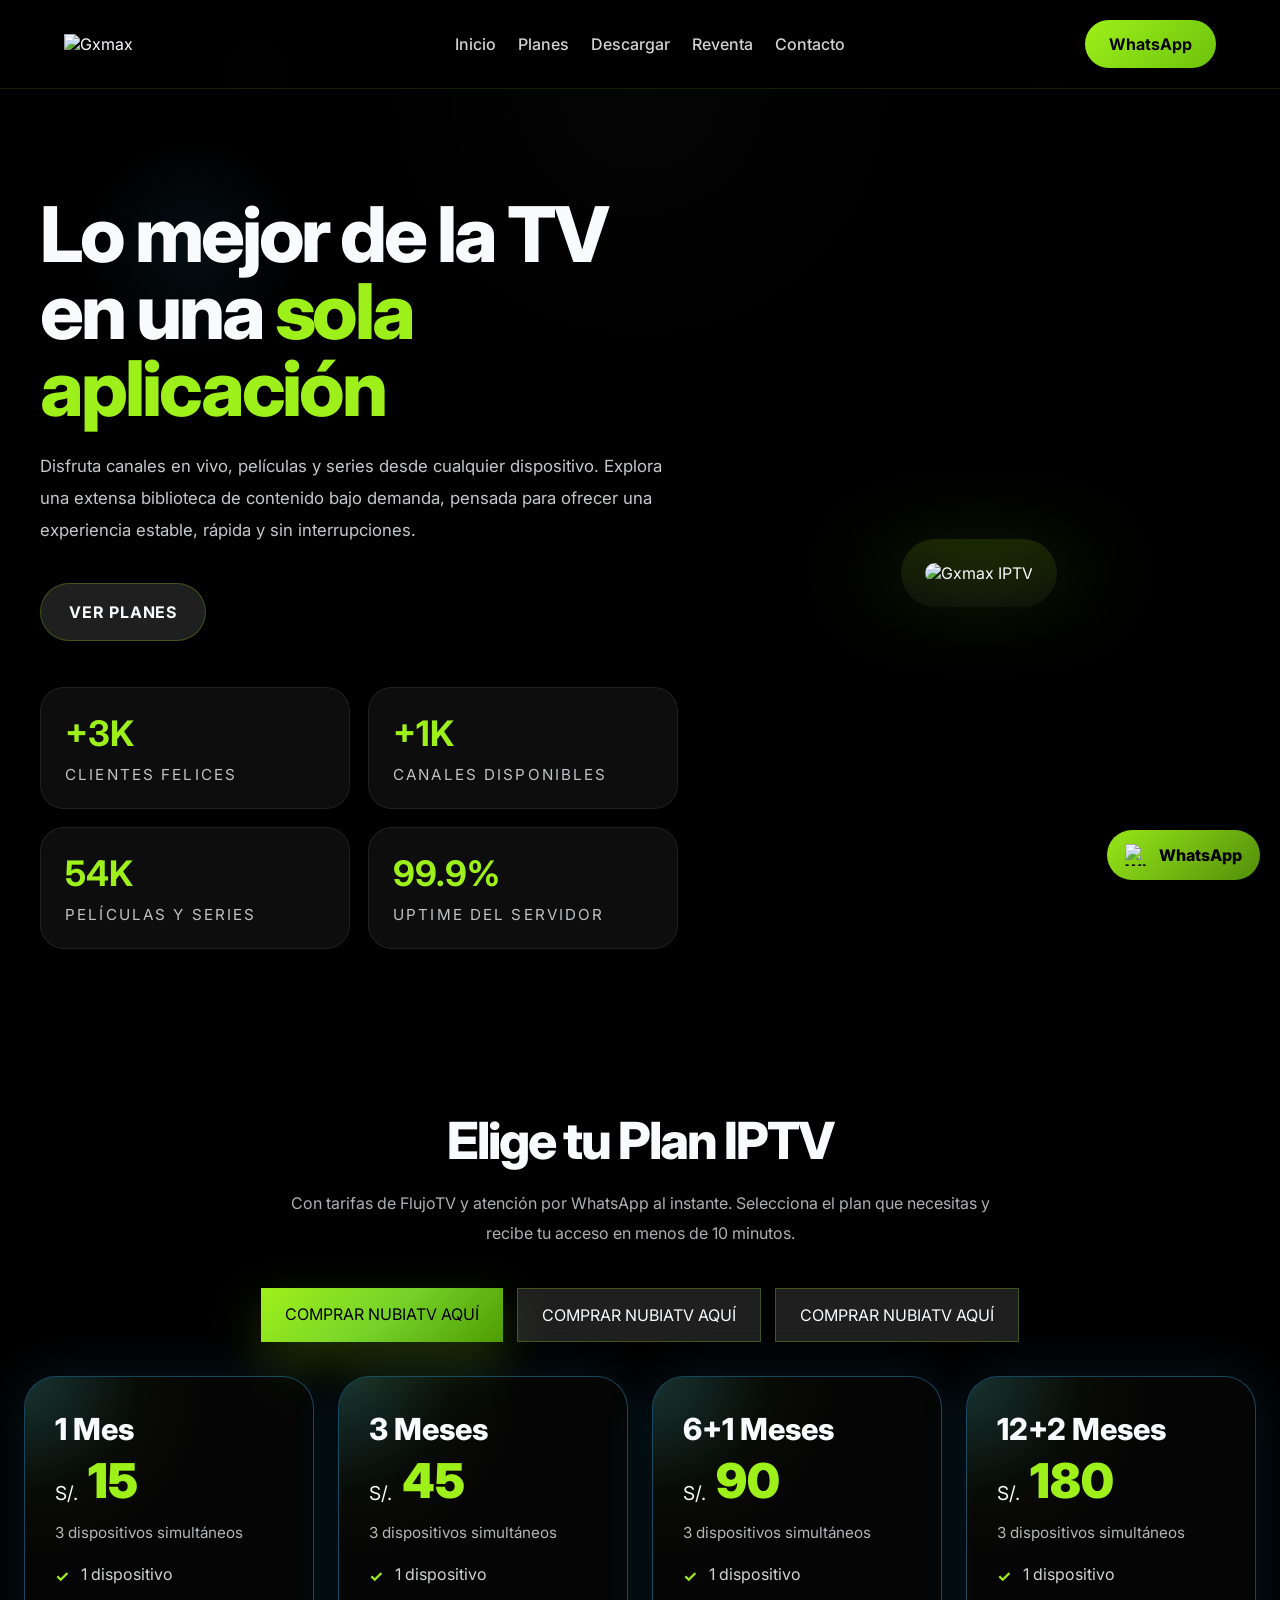
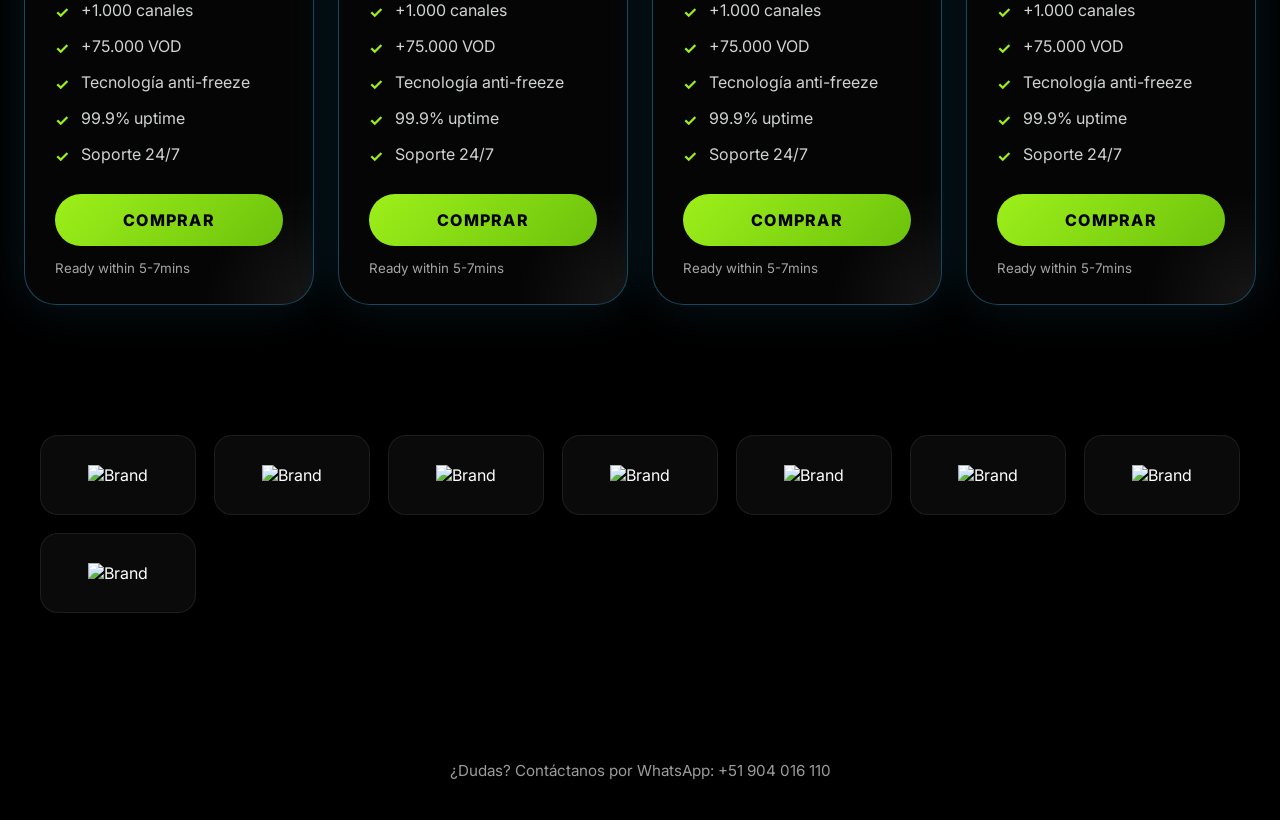
==== commit 5258973d: "Actualización de la página" ====
--- a/iptv.html
+++ b/iptv.html
@@ -18,12 +18,25 @@
             color: #f8fafc;
             --brand: #9EF01A;
             --brand-dark: #0f3d04;
-            --bg-panel: rgba(255,255,255,.04);
-            --border-panel: rgba(158,240,26,.12);
+            --bg-panel: rgba(255,255,255,.05);
+            --border-panel: rgba(56,189,248,.22);
         }
         * { box-sizing: border-box; }
         html { scroll-behavior: smooth; }
-        body { margin: 0; min-height: 100%; background: radial-gradient(circle at top, rgba(158,240,26,.08), transparent 24%), linear-gradient(180deg, rgba(0,0,0,.96) 0%, #020202 100%); }
+        body {
+            margin: 0;
+            min-height: 100%;
+            background-color: #000;
+            background-image:
+                radial-gradient(circle at 20% 8%, rgba(255,255,255,.08), transparent 4%),
+                radial-gradient(circle at 82% 12%, rgba(56,189,248,.08), transparent 5%),
+                radial-gradient(circle at 50% 75%, rgba(255,255,255,.03), transparent 18%),
+                radial-gradient(circle, rgba(255,255,255,.12) 1px, transparent 1px),
+                radial-gradient(circle, rgba(255,255,255,.08) 1px, transparent 1px);
+            background-size: 100% 100%, 100% 100%, 100% 100%, 40px 40px, 60px 60px;
+            background-attachment: fixed;
+            background-repeat: no-repeat;
+        }
         img { max-width: 100%; display: block; }
         a { color: inherit; text-decoration: none; }
         button { font: inherit; }
@@ -36,7 +49,7 @@
         .nav-links a:hover { color: #fff; }
         .nav-actions a { display: inline-flex; align-items: center; gap: 10px; padding: 14px 24px; border-radius: 999px; background: linear-gradient(135deg, var(--brand), #6cc20c); color: #000; font-weight: 700; transition: transform .2s ease, box-shadow .2s ease; }
         .nav-actions a:hover { transform: translateY(-1px); box-shadow: 0 20px 45px rgba(158,240,26,.24); }
-        .hero { padding: 108px 24px 70px; }
+        .hero { padding: 108px 24px 70px; background: radial-gradient(circle at top, rgba(255,255,255,.02), transparent 24%), radial-gradient(circle at 15% 17%, rgba(56,189,248,.08), transparent 8%), #000; }
         .hero-grid { max-width: 1200px; margin: 0 auto; display: grid; grid-template-columns: minmax(0, 1.1fr) minmax(320px, .9fr); gap: 40px; align-items: center; }
         .hero-copy { max-width: 640px; }
         .hero-copy h1 { margin: 0; font-size: clamp(3rem, 6vw, 5.4rem); line-height: 1; letter-spacing: -.04em; font-weight: 800; }
@@ -61,8 +74,34 @@
         .section-title h2 { margin: 0; font-size: clamp(2.4rem, 4vw, 3.6rem); font-weight: 800; letter-spacing: -.04em; }
         .section-title p { margin: 18px auto 0; max-width: 700px; color: rgba(248,250,252,.7); line-height: 1.85; }
         .plans-grid { display: grid; gap: 24px; grid-template-columns: repeat(auto-fit, minmax(250px, 1fr)); margin-top: 34px; }
-        .plan-card { position: relative; padding: 34px 30px 28px; border-radius: 32px; background: var(--bg-panel); border: 1px solid var(--border-panel); overflow: hidden; box-shadow: 0 30px 90px rgba(0,0,0,.25); }
-        .plan-card::before { content: ''; position: absolute; inset: 0; background: radial-gradient(circle at top left, rgba(158,240,26,.16), transparent 24%), radial-gradient(circle at bottom right, rgba(158,240,26,.08), transparent 22%); pointer-events: none; }
+        .plan-card {
+            position: relative;
+            padding: 34px 30px 28px;
+            border-radius: 32px;
+            background: rgba(255,255,255,.02);
+            border: 1px solid rgba(56,189,248,.36);
+            overflow: hidden;
+            box-shadow: 0 0 50px rgba(56,189,248,.12);
+            backdrop-filter: blur(18px);
+        }
+        .plan-card:hover {
+            box-shadow: 0 0 70px rgba(56,189,248,.25);
+        }
+        .plan-card::before {
+            content: '';
+            position: absolute;
+            inset: 0;
+            background: transparent;
+            pointer-events: none;
+        }
+        .plan-card::before {
+            content: '';
+            position: absolute;
+            inset: 0;
+            background: radial-gradient(circle at top left, rgba(56,189,248,.18), transparent 20%), radial-gradient(circle at bottom right, rgba(255,255,255,.08), transparent 20%);
+            opacity: .96;
+            pointer-events: none;
+        }
         .plan-card .card-inner { position: relative; z-index: 1; }
         .plan-card h3 { margin: 0 0 10px; font-size: 1.9rem; font-weight: 800; }
         .plan-card .price { display: flex; align-items: flex-end; gap: 10px; margin-bottom: 18px; }
@@ -87,13 +126,13 @@
             content: '';
             position: absolute;
             inset: 0;
-            background: radial-gradient(circle at top 20%, rgba(158,240,26,.14), transparent 26%), radial-gradient(circle at 85% 10%, rgba(255,255,255,.06), transparent 18%);
-            pointer-events: none;
-            animation: heroGlow 16s ease-in-out infinite;
-        }
-        .hero-copy h1 { animation: textPulse 3.2s ease-in-out infinite alternate; }
+            background: none;
+            pointer-events: none;
+            animation: none;
+        }
+        .hero-copy h1 { animation: none; }
         .hero-visual { position: relative; z-index: 1; }
-        .hero-image { animation: driftFloat 12s ease-in-out infinite; }
+        .hero-image { animation: none; }
         .hero-image::after {
             content: '';
             position: absolute;
@@ -119,11 +158,11 @@
             z-index: 0;
         }
         .plan-card .card-inner { position: relative; z-index: 1; }
-        .buy-links .btn { animation: pulseButton 2.6s ease-in-out infinite alternate; }
-        @keyframes heroGlow { 0%,100% { transform: scale(1); opacity:.75; } 50% { transform: scale(1.02); opacity:.92; } }
-        @keyframes textPulse { 0% { text-shadow: 0 0 18px rgba(158,240,26,.25), 0 0 36px rgba(255,255,255,.08); } 100% { text-shadow: 0 0 40px rgba(158,240,26,.55), 0 0 80px rgba(255,255,255,.16); } }
-        @keyframes driftFloat { 0%,100% { transform: translateY(0) rotate(0deg); } 50% { transform: translateY(-8px) rotate(1deg); } }
-        @keyframes pulseButton { 0% { transform: scale(1); box-shadow: 0 16px 40px rgba(158,240,26,.18); } 100% { transform: scale(1.02); box-shadow: 0 20px 48px rgba(158,240,26,.28); } }
+        .buy-links .btn { animation: none; }
+        @keyframes heroGlow { }
+        @keyframes textPulse { }
+        @keyframes driftFloat { }
+        @keyframes pulseButton { }
         @media (max-width: 980px) { .hero-grid { grid-template-columns: 1fr; } .nav { flex-wrap: wrap; justify-content: center; } }
         @media (max-width: 760px) { .hero { padding-top: 70px; } .hero-meta { grid-template-columns: 1fr; } .brand-panel .brand-grid { grid-template-columns: repeat(2, minmax(0,1fr)); } }
         @media (max-width: 540px) { .nav-links { justify-content: center; } .plan-card { padding: 26px 20px; } .nav-actions a { width: 100%; justify-content: center; } }
@@ -176,9 +215,9 @@
                 <p>Con tarifas de FlujoTV y atención por WhatsApp al instante. Selecciona el plan que necesitas y recibe tu acceso en menos de 10 minutos.</p>
             </div>
             <div class="buy-links">
-                <a class="btn btn-primary" href="https://wa.me/51904016110?text=Hola%20quiero%20comprar%20NUBIATV%20AQUI" target="_blank">COMPRAR NUBIATV AQUÍ</a>
-                <a class="btn btn-secondary" href="https://wa.me/51904016110?text=Hola%20quiero%20comprar%20NUBIATV%20AQUI" target="_blank">COMPRAR NUBIATV AQUÍ</a>
-                <a class="btn btn-secondary" href="https://wa.me/51904016110?text=Hola%20quiero%20comprar%20NUBIATV%20AQUI" target="_blank">COMPRAR NUBIATV AQUÍ</a>
+                <a class="btn btn-primary" href="https://wa.me/51904016110?text=Hola%2C%20quiero%20comprar%20NUBIATV%20en%20Soles%20o%20USD.%20Por%20favor%20env%C3%ADame%20el%20acceso." target="_blank">COMPRAR NUBIATV AQUÍ</a>
+                <a class="btn btn-secondary" href="https://wa.me/51904016110?text=Hola%2C%20quiero%20comprar%20NUBIATV%20en%20Soles%20o%20USD.%20Por%20favor%20env%C3%ADame%20el%20acceso." target="_blank">COMPRAR NUBIATV AQUÍ</a>
+                <a class="btn btn-secondary" href="https://wa.me/51904016110?text=Hola%2C%20quiero%20comprar%20NUBIATV%20en%20Soles%20o%20USD.%20Por%20favor%20env%C3%ADame%20el%20acceso." target="_blank">COMPRAR NUBIATV AQUÍ</a>
             </div>
             <div class="plans-grid">
                 <article class="plan-card">
